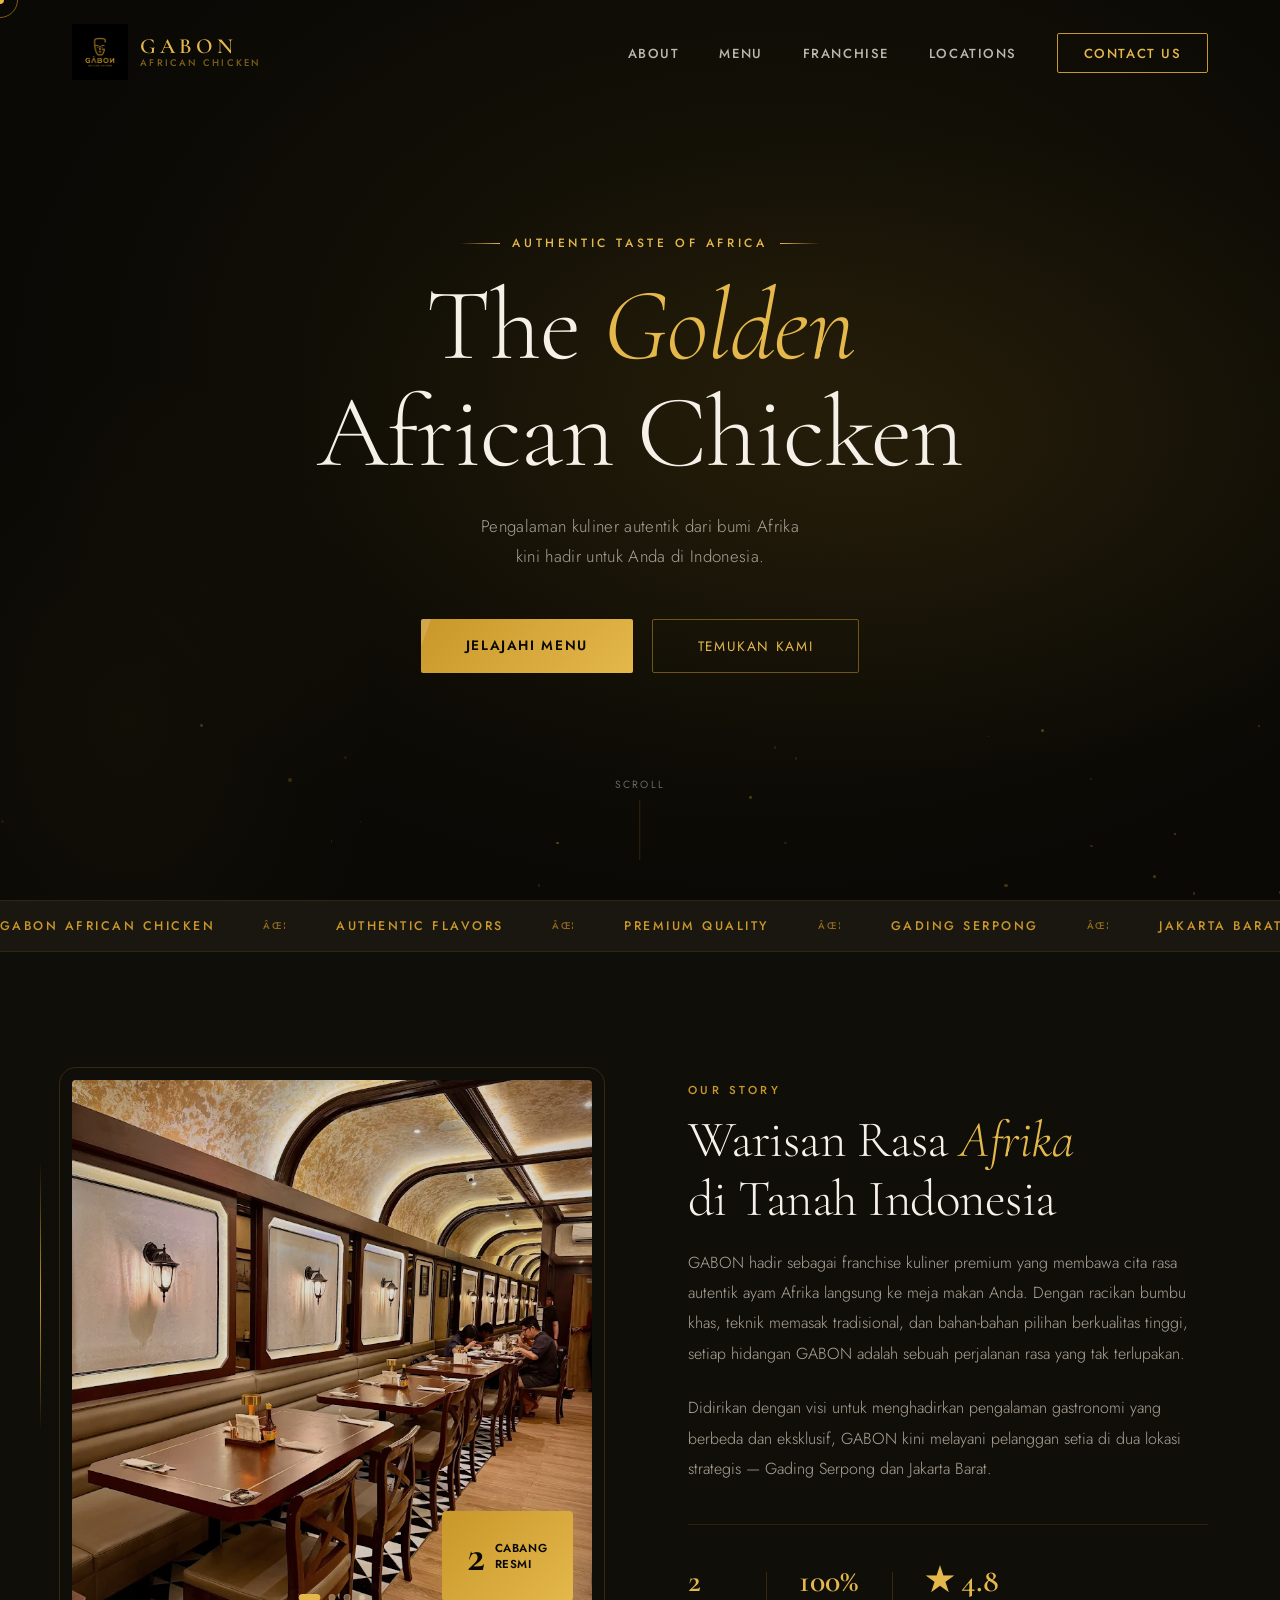
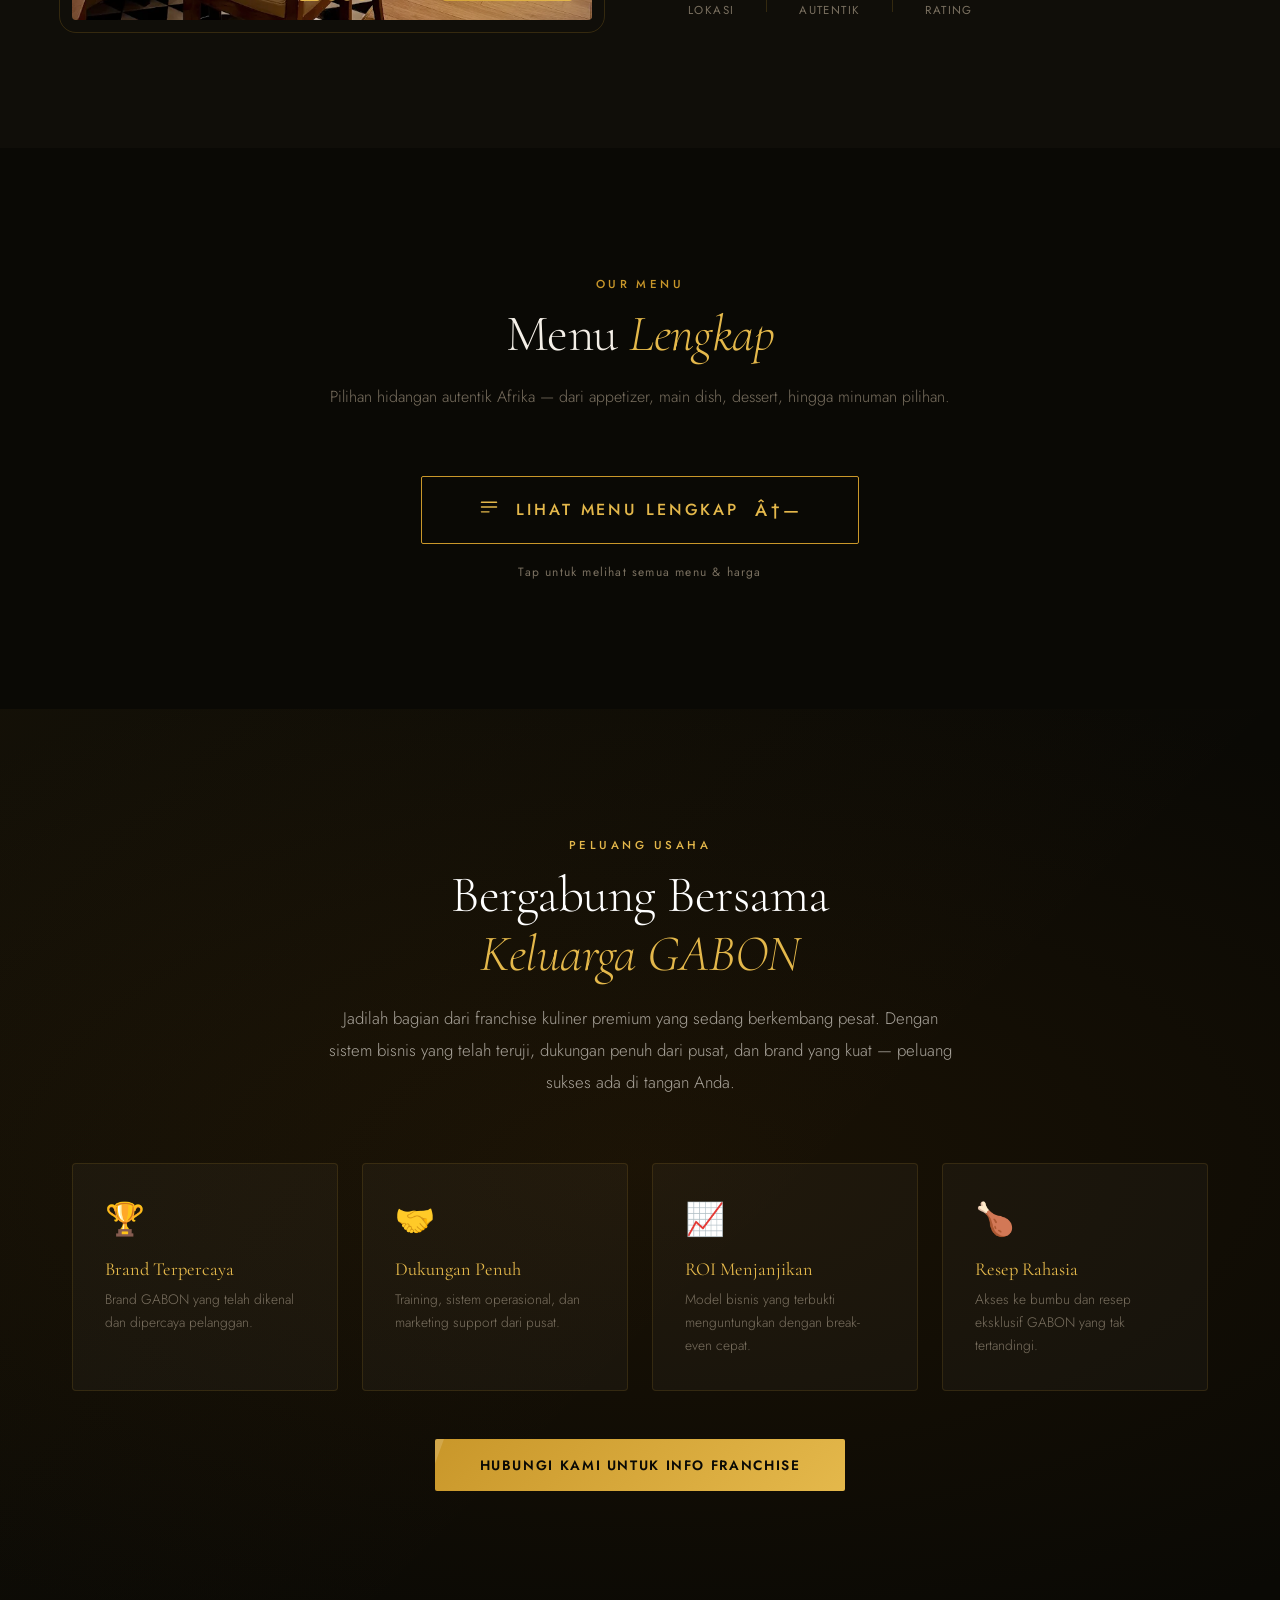
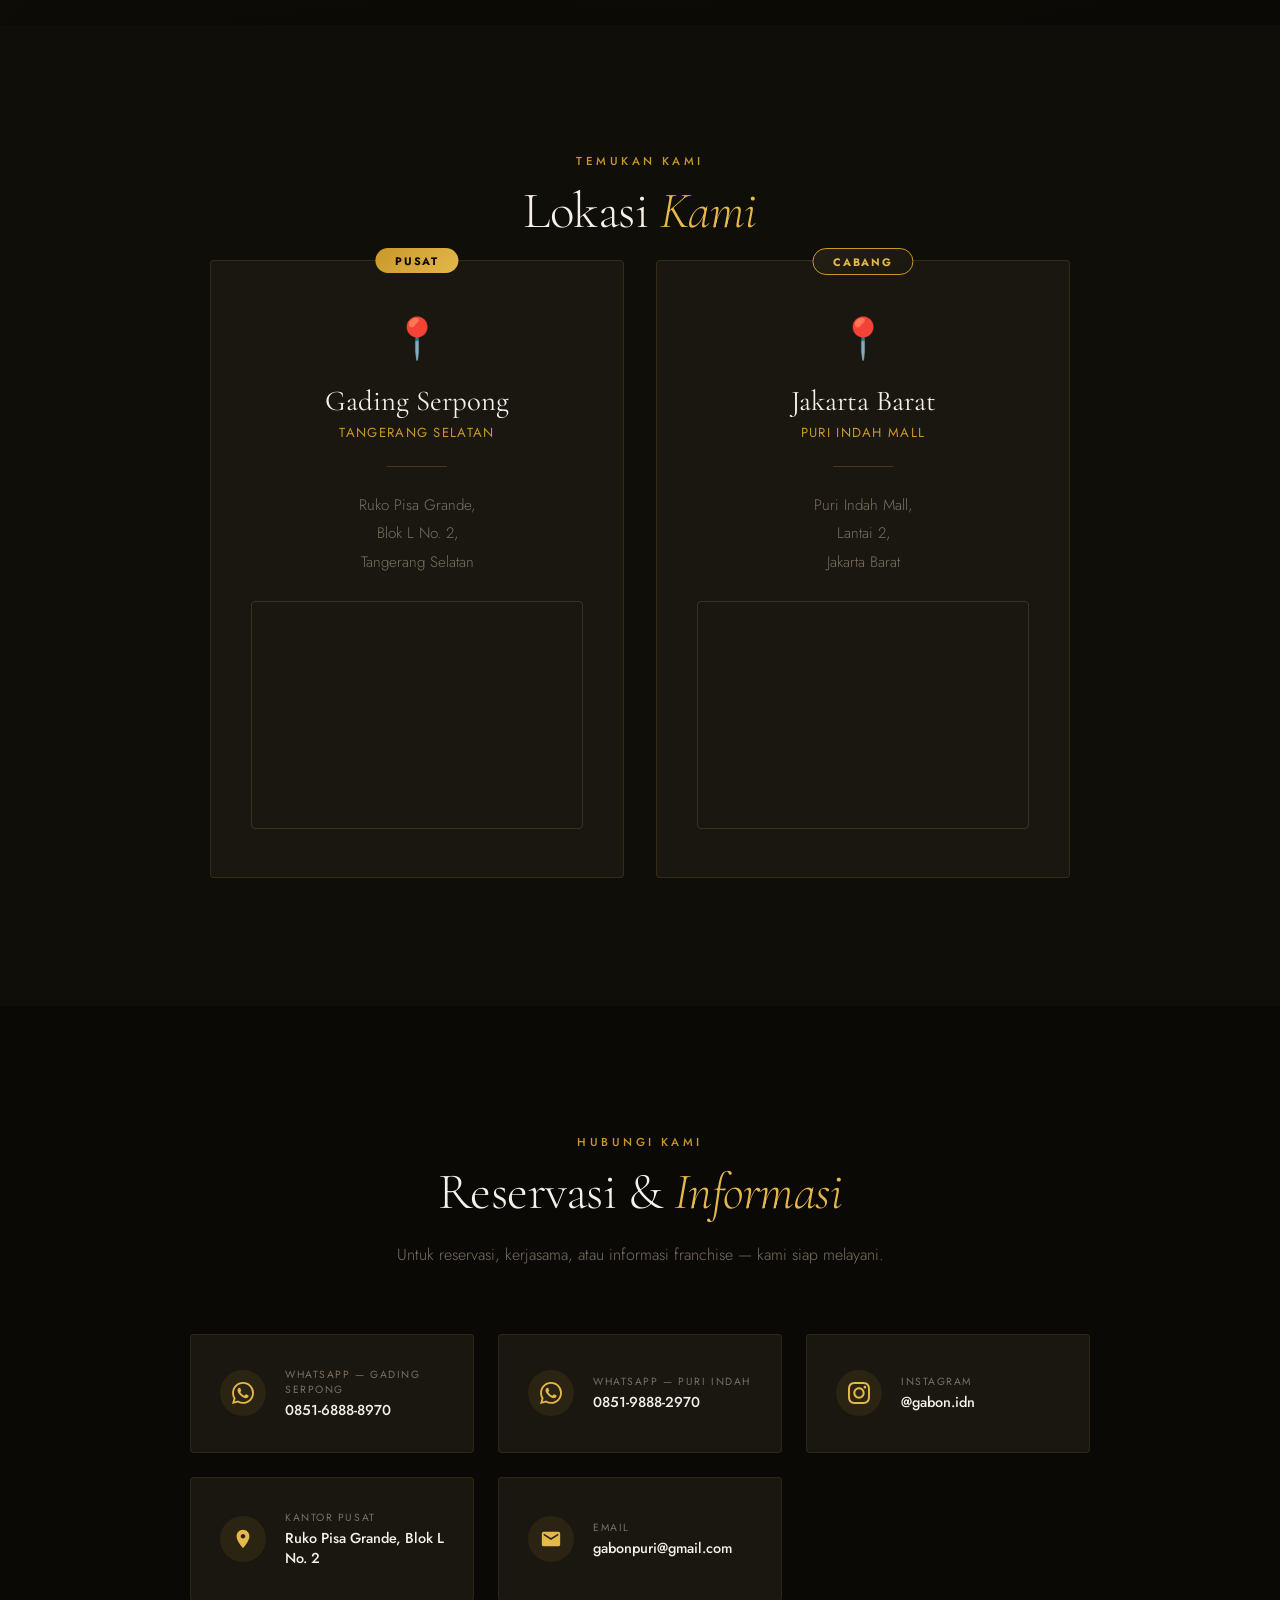
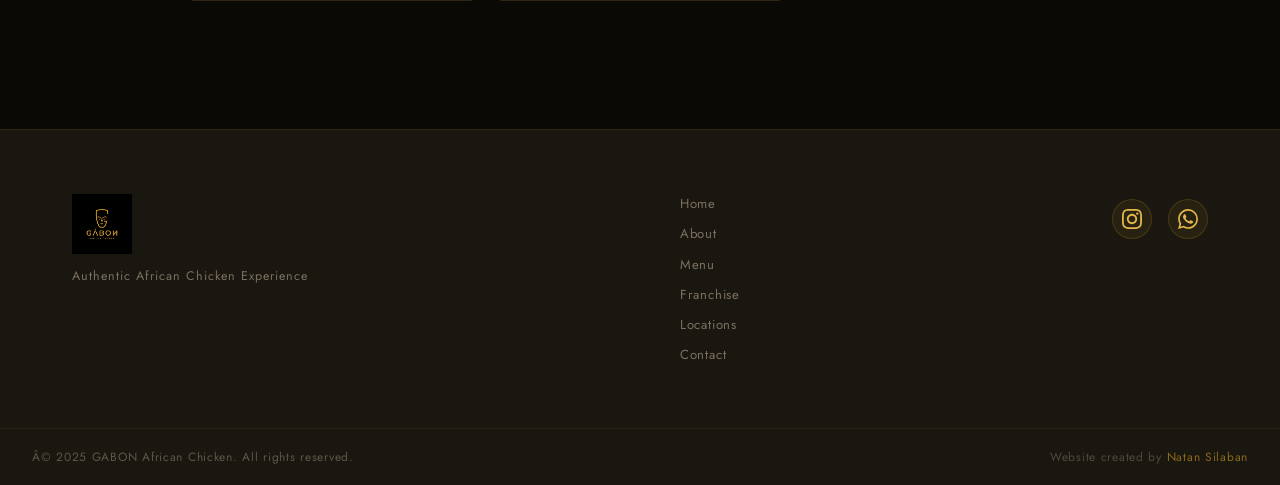
==== index.html @ 1dfca3be "Initial commit Created from https://vercel.com/new" ====
<!DOCTYPE html>
<html lang="id" prefix="og: https://ogp.me/ns#">

<head>
  <meta charset="UTF-8" />
  <meta name="viewport" content="width=device-width, initial-scale=1.0" />

  <!-- â•â• PRIMARY META â•â• -->
  <title>GABON African Chicken | Restoran Ayam Afrika Premium â€“ Gading Serpong & Jakarta Barat</title>
  <meta name="description"
    content="GABON African Chicken â€“ restoran franchise ayam Afrika premium di Indonesia. Nikmati cita rasa autentik Afrika: ayam panggang, peri-peri, jollof rice, dessert, dan minuman eksklusif. Hadir di Gading Serpong (Tangerang Selatan) dan Puri Indah Mall (Jakarta Barat). Buka setiap hari. Reservasi: 085198882970." />
  <meta name="keywords" content="
    GABON, Gabon African Chicken, restoran Afrika, ayam Afrika, African chicken Indonesia,
    restoran Gading Serpong, restoran Tangerang Selatan, restoran BSD, restoran serpong,
    restoran Jakarta Barat, Puri Indah Mall, restoran Puri Indah, makan enak Tangerang,
    makan enak Jakarta Barat, kuliner Afrika, African food Jakarta, African restaurant Indonesia,
    ayam panggang premium, grilled chicken Jakarta, peri-peri chicken, peri peri Indonesia,
    jollof rice, mushroom soup, gabon mushroom soup, arancini, Gabon Mediterranean salad,
    gabon tilapia, gabon profiteroles, gabon chocolate mousse, gabon tiramisu,
    gelato Jakarta, macarons Jakarta, hibiscus drink, infused water,
    franchise kuliner, franchise restoran, franchise ayam, franchise Jakarta,
    bisnis franchise makanan, peluang franchise Indonesia, franchise premium,
    restoran premium Jakarta, fine dining Tangerang, kuliner premium BSD,
    Ruko Pisa Grande, Blok L No 2 Tangerang, Gabon Serpong, Gabon Puri Indah,
    gabon.idn, instagram gabon, gabon african chicken serpong, gabon african chicken puri indah,
    rekomendasi restoran Serpong, tempat makan enak Serpong, tempat makan keluarga Serpong,
    tempat makan romantis Tangerang, cafe restoran Gading Serpong, kuliner Alam Sutera,
    restoran BSD City, tempat makan BSD, kawasan kuliner Serpong, wisata kuliner Tangerang,
    tempat makan unik Jakarta, restoran tema Afrika, restoran eksotis Jakarta,
    restoran instagramable Serpong, tempat nongkrong Gading Serpong, dinner Jakarta Barat,
    rekomendasi makan malam Jakarta, ayam bakar terenak Jakarta, ayam spesial Afrika,
    signature sauce gabon, saus Afrika, bumbu Afrika, masakan Afrika,
    restoran halal Tangerang, restoran keluarga Jakarta Barat, paket keluarga restoran,
    family feast, combo ayam Jakarta, paket makan siang, lunch Jakarta,
    restoran enak 2024 2025, restoran baru Tangerang, restoran hits Serpong,
    African chicken franchise, gabon franchise Indonesia, bisnis kuliner premium,
    investasi franchise, ROI franchise, peluang usaha kuliner,
    website GABON, gabon african chicken menu, harga menu GABON, menu GABON lengkap,
    Natan Silaban, gabon contact, telepon gabon, whatsapp gabon, pesan tempat gabon
  " />
  <meta name="robots" content="index, follow, max-snippet:-1, max-image-preview:large, max-video-preview:-1" />
  <meta name="author" content="GABON African Chicken" />
  <meta name="copyright" content="GABON African Chicken 2025" />
  <meta name="language" content="Indonesian" />
  <meta name="revisit-after" content="7 days" />
  <meta name="rating" content="general" />
  <link rel="canonical" href="https://gabonafricanchicken.rf.gd/" />

  <!-- â•â• GEO META â•â• -->
  <meta name="geo.region" content="ID-BT" />
  <meta name="geo.placename" content="Tangerang Selatan, Banten, Indonesia" />
  <meta name="geo.position" content="-6.2599163;106.6293136" />
  <meta name="ICBM" content="-6.2599163, 106.6293136" />

  <!-- â•â• OPEN GRAPH (Facebook / Instagram / WhatsApp) â•â• -->
  <meta property="og:type" content="restaurant" />
  <meta property="og:site_name" content="GABON African Chicken" />
  <meta property="og:title" content="GABON African Chicken | Restoran Ayam Afrika Premium Indonesia" />
  <meta property="og:description"
    content="Pengalaman kuliner Afrika autentik kini hadir di Indonesia. Ayam panggang premium, peri-peri, jollof rice, dan lebih banyak lagi. Kunjungi kami di Gading Serpong & Puri Indah Mall Jakarta Barat." />
  <meta property="og:url" content="https://gabonafricanchicken.rf.gd/" />
  <meta property="og:image" content="https://gabonafricanchicken.rf.gd/assets/images/og-cover.jpg" />
  <meta property="og:image:width" content="1200" />
  <meta property="og:image:height" content="630" />
  <meta property="og:image:alt" content="GABON African Chicken â€“ Restoran Ayam Afrika Premium" />
  <meta property="og:locale" content="id_ID" />
  <meta property="og:locale:alternate" content="en_US" />
  <meta property="business:contact_data:street_address" content="Ruko Pisa Grande, Blok L No. 2" />
  <meta property="business:contact_data:locality" content="Tangerang Selatan" />
  <meta property="business:contact_data:region" content="Banten" />
  <meta property="business:contact_data:postal_code" content="15339" />
  <meta property="business:contact_data:country_name" content="Indonesia" />
  <meta property="business:contact_data:phone_number" content="+6285198882970" />

  <!-- â•â• TWITTER CARD â•â• -->
  <meta name="twitter:card" content="summary_large_image" />
  <meta name="twitter:title" content="GABON African Chicken | Ayam Afrika Premium di Indonesia" />
  <meta name="twitter:description"
    content="Restoran franchise ayam Afrika premium. Hadir di Gading Serpong & Jakarta Barat. Reservasi: 085198882970." />
  <meta name="twitter:image" content="https://gabonafricanchicken.rf.gd/assets/images/og-cover.jpg" />
  <meta name="twitter:image:alt" content="GABON African Chicken Restaurant" />
  <meta name="twitter:site" content="@gabon.idn" />

  <!-- â•â• FAVICON â•â• -->
  <link rel="icon" type="image/png" href="favicon.png" />
  <link rel="shortcut icon" type="image/png" href="favicon.png" />
  <link rel="apple-touch-icon" href="favicon.png" />

  <!-- â•â• SCHEMA.ORG JSON-LD â•â• -->
  <script type="application/ld+json">
  {
    "@context": "https://schema.org",
    "@graph": [
      {
        "@type": "Organization",
        "@id": "https://gabonafricanchicken.rf.gd/#organization",
        "name": "GABON African Chicken",
        "url": "https://gabonafricanchicken.rf.gd",
        "logo": {
          "@type": "ImageObject",
          "url": "https://gabonafricanchicken.rf.gd/assets/images/logo.png",
          "width": 400,
          "height": 400
        },
        "description": "GABON African Chicken adalah franchise restoran kuliner Afrika premium yang menghadirkan cita rasa autentik ayam Afrika di Indonesia.",
        "foundingDate": "2023",
        "contactPoint": {
          "@type": "ContactPoint",
          "telephone": "+62-851-9888-2970",
          "contactType": "customer service",
          "availableLanguage": ["Indonesian", "English"]
        },
        "sameAs": [
          "https://www.instagram.com/gabon.idn",
          "https://wa.me/6285198882970"
        ]
      },
      {
        "@type": "Restaurant",
        "@id": "https://gabonafricanchicken.rf.gd/#restaurant-serpong",
        "name": "GABON African Chicken â€“ Gading Serpong",
        "description": "Restoran ayam Afrika premium pertama dan pusat franchise GABON, berlokasi di Ruko Pisa Grande Gading Serpong Tangerang Selatan.",
        "url": "https://gabonafricanchicken.rf.gd",
        "telephone": "+62-851-9888-2970",
        "email": "info@gabonafrican.id",
        "image": "https://gabonafricanchicken.rf.gd/assets/images/gallery%201.png",
        "priceRange": "Rp 15.000 â€“ Rp 89.000",
        "currenciesAccepted": "IDR",
        "paymentAccepted": "Cash, Credit Card, Debit Card, E-Wallet",
        "servesCuisine": ["African", "Grilled Chicken", "Mediterranean", "Western"],
        "hasMenu": "https://gabonafricanchicken.rf.gd/#menu",
        "address": {
          "@type": "PostalAddress",
          "streetAddress": "Ruko Pisa Grande, Blok L No. 2",
          "addressLocality": "Gading Serpong",
          "addressRegion": "Tangerang Selatan, Banten",
          "postalCode": "15339",
          "addressCountry": "ID"
        },
        "geo": {
          "@type": "GeoCoordinates",
          "latitude": -6.2599163,
          "longitude": 106.6293136
        },
        "openingHoursSpecification": [
          {
            "@type": "OpeningHoursSpecification",
            "dayOfWeek": ["Monday","Tuesday","Wednesday","Thursday","Friday","Saturday","Sunday"],
            "opens": "10:00",
            "closes": "22:00"
          }
        ],
        "aggregateRating": {
          "@type": "AggregateRating",
          "ratingValue": "4.8",
          "reviewCount": "124",
          "bestRating": "5"
        },
        "parentOrganization": { "@id": "https://gabonafricanchicken.rf.gd/#organization" }
      },
      {
        "@type": "Restaurant",
        "@id": "https://gabonafricanchicken.rf.gd/#restaurant-puriindah",
        "name": "GABON African Chicken â€“ Puri Indah Mall Jakarta Barat",
        "description": "Cabang GABON African Chicken di Puri Indah Mall Lantai 2, Jakarta Barat. Sajikan ayam Afrika autentik dengan suasana premium.",
        "url": "https://gabonafricanchicken.rf.gd",
        "telephone": "+62-851-9888-2970",
        "image": "https://gabonafricanchicken.rf.gd/assets/images/gallery%202.png",
        "priceRange": "Rp 15.000 â€“ Rp 89.000",
        "servesCuisine": ["African", "Grilled Chicken", "Mediterranean", "Western"],
        "hasMenu": "https://gabonafricanchicken.rf.gd/#menu",
        "address": {
          "@type": "PostalAddress",
          "streetAddress": "Puri Indah Mall, Lantai 2",
          "addressLocality": "Jakarta Barat",
          "addressRegion": "DKI Jakarta",
          "postalCode": "11610",
          "addressCountry": "ID"
        },
        "geo": {
          "@type": "GeoCoordinates",
          "latitude": -6.1886235,
          "longitude": 106.7311152
        },
        "openingHoursSpecification": [
          {
            "@type": "OpeningHoursSpecification",
            "dayOfWeek": ["Monday","Tuesday","Wednesday","Thursday","Friday","Saturday","Sunday"],
            "opens": "10:00",
            "closes": "22:00"
          }
        ],
        "aggregateRating": {
          "@type": "AggregateRating",
          "ratingValue": "4.8",
          "reviewCount": "89",
          "bestRating": "5"
        },
        "parentOrganization": { "@id": "https://gabonafricanchicken.rf.gd/#organization" }
      },
      {
        "@type": "WebSite",
        "@id": "https://gabonafricanchicken.rf.gd/#website",
        "url": "https://gabonafricanchicken.rf.gd",
        "name": "GABON African Chicken",
        "description": "Website resmi GABON African Chicken â€“ franchise restoran ayam Afrika premium di Indonesia",
        "inLanguage": "id-ID",
        "publisher": { "@id": "https://gabonafricanchicken.rf.gd/#organization" }
      },
      {
        "@type": "BreadcrumbList",
        "itemListElement": [
          { "@type": "ListItem", "position": 1, "name": "Home", "item": "https://gabonafricanchicken.rf.gd/" },
          { "@type": "ListItem", "position": 2, "name": "Menu", "item": "https://gabonafricanchicken.rf.gd/#menu" },
          { "@type": "ListItem", "position": 3, "name": "Franchise", "item": "https://gabonafricanchicken.rf.gd/#franchise" },
          { "@type": "ListItem", "position": 4, "name": "Lokasi", "item": "https://gabonafricanchicken.rf.gd/#locations" },
          { "@type": "ListItem", "position": 5, "name": "Kontak", "item": "https://gabonafricanchicken.rf.gd/#contact" }
        ]
      }
    ]
  }
  </script>

  <!-- â•â• FONTS â•â• -->
  <link rel="preconnect" href="https://fonts.googleapis.com" />
  <link rel="preconnect" href="https://fonts.gstatic.com" crossorigin />
  <link
    href="https://fonts.googleapis.com/css2?family=Cormorant+Garamond:ital,wght@0,300;0,400;0,600;0,700;1,300;1,400&family=Jost:wght@300;400;500;600&display=swap"
    rel="stylesheet" />
  <link rel="stylesheet" href="assets/css/style.css" />
</head>

<body>

  <!-- â”€â”€â”€â”€â”€â”€â”€â”€ PRELOADER â”€â”€â”€â”€â”€â”€â”€â”€ -->
  <div id="preloader">
    <div class="pre-logo">
      <img src="assets/images/logo.png" alt="GABON Logo" />
      <div class="pre-bar"><span></span></div>
    </div>
  </div>

  <!-- â”€â”€â”€â”€â”€â”€â”€â”€ CURSOR â”€â”€â”€â”€â”€â”€â”€â”€ -->
  <div id="cursor-dot"></div>
  <div id="cursor-ring"></div>

  <!-- â”€â”€â”€â”€â”€â”€â”€â”€ NAV â”€â”€â”€â”€â”€â”€â”€â”€ -->
  <nav id="navbar">
    <div class="nav-inner">
      <a href="#home" class="nav-logo">
        <img src="assets/images/logo.png" alt="GABON" />
        <div class="nav-brand">
          <span class="nav-brand-name">GABON</span>
          <span class="nav-brand-sub">African Chicken</span>
        </div>
      </a>
      <ul class="nav-links">
        <li><a href="#about">About</a></li>
        <li><a href="#menu">Menu</a></li>
        <li><a href="#franchise">Franchise</a></li>
        <li><a href="#locations">Locations</a></li>
        <li><a href="#contact" class="nav-cta">Contact Us</a></li>
      </ul>
      <button class="hamburger" id="hamburger" aria-label="Menu">
        <span></span><span></span><span></span>
      </button>
    </div>
    <div class="mobile-menu" id="mobileMenu">
      <a href="#about">About</a>
      <a href="#menu">Menu</a>
      <a href="#franchise">Franchise</a>
      <a href="#locations">Locations</a>
      <a href="#contact">Contact Us</a>
    </div>
  </nav>

  <!-- â”€â”€â”€â”€â”€â”€â”€â”€ HERO â”€â”€â”€â”€â”€â”€â”€â”€ -->
  <section id="home" class="hero">
    <div class="hero-bg-overlay"></div>
    <div class="hero-particles" id="heroParticles"></div>
    <div class="hero-content">
      <p class="hero-tag reveal-up">Authentic Taste of Africa</p>
      <h1 class="hero-title reveal-up">
        <span>The</span> <em>Golden</em><br />African Chicken
      </h1>
      <p class="hero-sub reveal-up">Pengalaman kuliner autentik dari bumi Afrika<br />kini hadir untuk Anda di
        Indonesia.</p>
      <div class="hero-actions reveal-up">
        <a href="#menu" class="btn-primary">Jelajahi Menu</a>
        <a href="#locations" class="btn-ghost">Temukan Kami</a>
      </div>
    </div>
    <div class="hero-scroll-indicator">
      <span>Scroll</span>
      <div class="scroll-line"><span></span></div>
    </div>
  </section>

  <!-- â”€â”€â”€â”€â”€â”€â”€â”€ MARQUEE â”€â”€â”€â”€â”€â”€â”€â”€ -->
  <div class="marquee-track">
    <div class="marquee-inner">
      <span>GABON African Chicken</span><span class="dot">âœ¦</span>
      <span>Authentic Flavors</span><span class="dot">âœ¦</span>
      <span>Premium Quality</span><span class="dot">âœ¦</span>
      <span>Gading Serpong</span><span class="dot">âœ¦</span>
      <span>Jakarta Barat</span><span class="dot">âœ¦</span>
      <span>GABON African Chicken</span><span class="dot">âœ¦</span>
      <span>Authentic Flavors</span><span class="dot">âœ¦</span>
      <span>Premium Quality</span><span class="dot">âœ¦</span>
      <span>Gading Serpong</span><span class="dot">âœ¦</span>
      <span>Jakarta Barat</span><span class="dot">âœ¦</span>
    </div>
  </div>

  <!-- â”€â”€â”€â”€â”€â”€â”€â”€ ABOUT â”€â”€â”€â”€â”€â”€â”€â”€ -->
  <section id="about" class="about">
    <div class="container">
      <div class="about-grid">
        <div class="about-visual">
          <div class="about-slider" id="aboutSlider">
            <!-- Slides -->
            <div class="aslide active"><img src="assets/images/gallery%201.png" alt="GABON Gallery 1" /></div>
            <div class="aslide"><img src="assets/images/gallery%202.png" alt="GABON Gallery 2" /></div>
            <div class="aslide"><img src="assets/images/Gallery%203.png" alt="GABON Gallery 3" /></div>
            <div class="aslide"><img src="assets/images/gallery%204.png" alt="GABON Gallery 4" /></div>

            <!-- Arrows -->
            <button class="aslide-prev" id="slidePrev" aria-label="Previous">&#8249;</button>
            <button class="aslide-next" id="slideNext" aria-label="Next">&#8250;</button>

            <!-- Dots -->
            <div class="aslide-dots" id="slideDots">
              <span class="asdot active" data-i="0"></span>
              <span class="asdot" data-i="1"></span>
              <span class="asdot" data-i="2"></span>
              <span class="asdot" data-i="3"></span>
            </div>

            <!-- Badge -->
            <div class="about-badge">
              <span class="badge-num">2</span>
              <span class="badge-txt">Cabang<br />Resmi</span>
            </div>
          </div>
          <div class="about-accent-line"></div>
        </div>
        <div class="about-text">
          <p class="section-label reveal-up">Our Story</p>
          <h2 class="section-title reveal-up">Warisan Rasa <em>Afrika</em><br />di Tanah Indonesia</h2>
          <p class="about-body reveal-up">
            GABON hadir sebagai franchise kuliner premium yang membawa cita rasa autentik ayam Afrika langsung ke meja
            makan Anda. Dengan racikan bumbu khas, teknik memasak tradisional, dan bahan-bahan pilihan berkualitas
            tinggi, setiap hidangan GABON adalah sebuah perjalanan rasa yang tak terlupakan.
          </p>
          <p class="about-body reveal-up">
            Didirikan dengan visi untuk menghadirkan pengalaman gastronomi yang berbeda dan eksklusif, GABON kini
            melayani pelanggan setia di dua lokasi strategis &mdash; Gading Serpong dan Jakarta Barat.
          </p>
          <div class="about-stats reveal-up">
            <div class="stat">
              <span class="stat-num">2</span>
              <span class="stat-label">Lokasi</span>
            </div>
            <div class="stat-divider"></div>
            <div class="stat">
              <span class="stat-num">100%</span>
              <span class="stat-label">Autentik</span>
            </div>
            <div class="stat-divider"></div>
            <div class="stat">
              <span class="stat-num">&#9733; 4.8</span>
              <span class="stat-label">Rating</span>
            </div>
          </div>
        </div>
      </div>
    </div>
  </section>

  <!-- â”€â”€â”€â”€â”€â”€â”€â”€ MENU â”€â”€â”€â”€â”€â”€â”€â”€ -->
  <section id="menu" class="menu-section">
    <div class="container">
      <p class="section-label text-center reveal-up">Our Menu</p>
      <h2 class="section-title text-center reveal-up">Menu <em>Lengkap</em></h2>
      <p class="section-sub text-center reveal-up">Pilihan hidangan autentik Afrika &mdash; dari appetizer, main dish,
        dessert, hingga minuman pilihan.</p>

      <div class="menu-cta-wrap reveal-up">
        <button id="openMenuBtn" class="menu-open-btn">
          <span class="mob-icon">
            <svg xmlns="http://www.w3.org/2000/svg" viewBox="0 0 24 24" fill="none" stroke="currentColor"
              stroke-width="1.5">
              <path stroke-linecap="round" stroke-linejoin="round" d="M3.75 6.75h16.5M3.75 12h16.5m-16.5 5.25H12" />
            </svg>
          </span>
          <span>Lihat Menu Lengkap</span>
          <span class="mob-arrow">â†&mdash;</span>
        </button>
        <p class="menu-hint">Tap untuk melihat semua menu &amp; harga</p>
      </div>
    </div>
  </section>

  <!-- â”€â”€â”€â”€â”€â”€â”€â”€ MENU MODAL â”€â”€â”€â”€â”€â”€â”€â”€ -->
  <div id="menuModal" class="menu-modal" role="dialog" aria-modal="true" aria-label="Menu GABON">
    <div class="menu-modal-backdrop" id="menuModalBackdrop"></div>
    <div class="menu-modal-box">
      <button class="menu-modal-close" id="closeMenuBtn" aria-label="Tutup Menu">
        <svg xmlns="http://www.w3.org/2000/svg" viewBox="0 0 24 24" fill="none" stroke="currentColor" stroke-width="2">
          <path stroke-linecap="round" stroke-linejoin="round" d="M6 18L18 6M6 6l12 12" />
        </svg>
      </button>
      <div class="menu-modal-img-wrap">
        <img src="assets/images/menu.jpg" alt="Menu GABON African Chicken" id="menuImg" />
      </div>
      <div class="menu-modal-footer">
        <p>* Harga dalam ribuan rupiah ('000) &middot; Sudah termasuk pajak &amp; service charge</p>
      </div>
    </div>
  </div>

  <!-- â”€â”€â”€â”€â”€â”€â”€â”€ FRANCHISE â”€â”€â”€â”€â”€â”€â”€â”€ -->
  <section id="franchise" class="franchise-section">
    <div class="franchise-bg">
      <div class="franchise-overlay"></div>
    </div>
    <div class="container franchise-inner">
      <p class="section-label reveal-up" style="color: var(--gold-light);">Peluang Usaha</p>
      <h2 class="section-title reveal-up" style="color:#fff;">Bergabung Bersama<br /><em>Keluarga GABON</em></h2>
      <p class="franchise-desc reveal-up">Jadilah bagian dari franchise kuliner premium yang sedang berkembang pesat.
        Dengan sistem bisnis yang telah teruji, dukungan penuh dari pusat, dan brand yang kuat &mdash; peluang sukses
        ada di tangan Anda.</p>
      <div class="franchise-cards">
        <div class="fr-card reveal-up">
          <div class="fr-icon">&#x1F3C6;</div>
          <h4>Brand Terpercaya</h4>
          <p>Brand GABON yang telah dikenal dan dipercaya pelanggan.</p>
        </div>
        <div class="fr-card reveal-up">
          <div class="fr-icon">&#x1F91D;</div>
          <h4>Dukungan Penuh</h4>
          <p>Training, sistem operasional, dan marketing support dari pusat.</p>
        </div>
        <div class="fr-card reveal-up">
          <div class="fr-icon">&#x1F4C8;</div>
          <h4>ROI Menjanjikan</h4>
          <p>Model bisnis yang terbukti menguntungkan dengan break-even cepat.</p>
        </div>
        <div class="fr-card reveal-up">
          <div class="fr-icon">&#x1F357;</div>
          <h4>Resep Rahasia</h4>
          <p>Akses ke bumbu dan resep eksklusif GABON yang tak tertandingi.</p>
        </div>
      </div>
      <a href="#contact" class="btn-primary reveal-up" style="margin-top:3rem;display:inline-block;">Hubungi Kami untuk
        Info Franchise</a>
    </div>
  </section>

  <!-- â”€â”€â”€â”€â”€â”€â”€â”€ LOCATIONS â”€â”€â”€â”€â”€â”€â”€â”€ -->
  <section id="locations" class="locations-section">
    <div class="container">
      <p class="section-label text-center reveal-up">Temukan Kami</p>
      <h2 class="section-title text-center reveal-up">Lokasi <em>Kami</em></h2>

      <div class="loc-grid">
        <div class="loc-card reveal-up">
          <div class="loc-badge">Pusat</div>
          <div class="loc-icon">&#x1F4CD;</div>
          <h3>Gading Serpong</h3>
          <p class="loc-sub">Tangerang Selatan</p>
          <div class="loc-divider"></div>
          <p class="loc-address">Ruko Pisa Grande,<br />Blok L No. 2,<br />Tangerang Selatan</p>
          <div class="loc-map">
            <iframe
              src="https://www.google.com/maps/embed?pb=!1m18!1m12!1m3!1d3966.028954866216!2d106.62931359999999!3d-6.2599162999999995!2m3!1f0!2f0!3f0!3m2!1i1024!2i768!4f13.1!3m3!1m2!1s0x2e69f9ba70ecabf9%3A0xb1b63aca397df6c1!2sGabon%20African%20Chicken%20Serpong!5e0!3m2!1sid!2sid!4v1773852647720!5m2!1sid!2sid"
              width="100%" height="220" style="border:0;border-radius:4px;" allowfullscreen="" loading="lazy"
              referrerpolicy="no-referrer-when-downgrade"></iframe>
          </div>
        </div>

        <div class="loc-card reveal-up">
          <div class="loc-badge loc-badge-alt">Cabang</div>
          <div class="loc-icon">&#x1F4CD;</div>
          <h3>Jakarta Barat</h3>
          <p class="loc-sub">Puri Indah Mall</p>
          <div class="loc-divider"></div>
          <p class="loc-address">Puri Indah Mall,<br />Lantai 2,<br />Jakarta Barat</p>
          <div class="loc-map">
            <iframe
              src="https://www.google.com/maps/embed?pb=!1m18!1m12!1m3!1d3966.56720904101!2d106.73111517482884!3d-6.188623493798963!2m3!1f0!2f0!3f0!3m2!1i1024!2i768!4f13.1!3m3!1m2!1s0x2e69f78f02c2aa6d%3A0x83b80a0cd7b548b1!2sGabon%20African%20Chicken%20Puri%20Indah%20Mall!5e0!3m2!1sid!2sid!4v1773852701300!5m2!1sid!2sid"
              width="100%" height="220" style="border:0;border-radius:4px;" allowfullscreen="" loading="lazy"
              referrerpolicy="no-referrer-when-downgrade"></iframe>
          </div>
        </div>
      </div>
    </div>
  </section>

  <!-- â”€â”€â”€â”€â”€â”€â”€â”€ CONTACT â”€â”€â”€â”€â”€â”€â”€â”€ -->
  <section id="contact" class="contact-section">
    <div class="container contact-inner">
      <p class="section-label text-center reveal-up">Hubungi Kami</p>
      <h2 class="section-title text-center reveal-up">Reservasi & <em>Informasi</em></h2>
      <p class="section-sub text-center reveal-up">Untuk reservasi, kerjasama, atau informasi franchise &mdash; kami
        siap melayani.</p>

      <div class="contact-cards">
        <a href="https://wa.me/6285168888970" target="_blank" class="contact-card reveal-up">
          <div class="cc-icon">
            <svg xmlns="http://www.w3.org/2000/svg" viewBox="0 0 24 24" fill="currentColor">
              <path
                d="M17.472 14.382c-.297-.149-1.758-.867-2.03-.967-.273-.099-.471-.148-.67.15-.197.297-.767.966-.94 1.164-.173.199-.347.223-.644.075-.297-.15-1.255-.463-2.39-1.475-.883-.788-1.48-1.761-1.653-2.059-.173-.297-.018-.458.13-.606.134-.133.298-.347.446-.52.149-.174.198-.298.298-.497.099-.198.05-.371-.025-.52-.075-.149-.669-1.612-.916-2.207-.242-.579-.487-.5-.669-.51-.173-.008-.371-.01-.57-.01-.198 0-.52.074-.792.372-.272.297-1.04 1.016-1.04 2.479 0 1.462 1.065 2.875 1.213 3.074.149.198 2.096 3.2 5.077 4.487.709.306 1.262.489 1.694.625.712.227 1.36.195 1.871.118.571-.085 1.758-.719 2.006-1.413.248-.694.248-1.289.173-1.413-.074-.124-.272-.198-.57-.347m-5.421 7.403h-.004a9.87 9.87 0 01-5.031-1.378l-.361-.214-3.741.982.998-3.648-.235-.374a9.86 9.86 0 01-1.51-5.26c.001-5.45 4.436-9.884 9.888-9.884 2.64 0 5.122 1.03 6.988 2.898a9.825 9.825 0 012.893 6.994c-.003 5.45-4.437 9.884-9.885 9.884m8.413-18.297A11.815 11.815 0 0012.05 0C5.495 0 .16 5.335.157 11.892c0 2.096.547 4.142 1.588 5.945L.057 24l6.305-1.654a11.882 11.882 0 005.683 1.448h.005c6.554 0 11.89-5.335 11.893-11.893a11.821 11.821 0 00-3.48-8.413z" />
            </svg>
          </div>
          <div class="cc-text">
            <span class="cc-label">WhatsApp — Gading Serpong</span>
            <span class="cc-value">0851-6888-8970</span>
          </div>
        </a>

        <a href="https://wa.me/6285198882970" target="_blank" class="contact-card reveal-up">
          <div class="cc-icon">
            <svg xmlns="http://www.w3.org/2000/svg" viewBox="0 0 24 24" fill="currentColor">
              <path
                d="M17.472 14.382c-.297-.149-1.758-.867-2.03-.967-.273-.099-.471-.148-.67.15-.197.297-.767.966-.94 1.164-.173.199-.347.223-.644.075-.297-.15-1.255-.463-2.39-1.475-.883-.788-1.48-1.761-1.653-2.059-.173-.297-.018-.458.13-.606.134-.133.298-.347.446-.52.149-.174.198-.298.298-.497.099-.198.05-.371-.025-.52-.075-.149-.669-1.612-.916-2.207-.242-.579-.487-.5-.669-.51-.173-.008-.371-.01-.57-.01-.198 0-.52.074-.792.372-.272.297-1.04 1.016-1.04 2.479 0 1.462 1.065 2.875 1.213 3.074.149.198 2.096 3.2 5.077 4.487.709.306 1.262.489 1.694.625.712.227 1.36.195 1.871.118.571-.085 1.758-.719 2.006-1.413.248-.694.248-1.289.173-1.413-.074-.124-.272-.198-.57-.347m-5.421 7.403h-.004a9.87 9.87 0 01-5.031-1.378l-.361-.214-3.741.982.998-3.648-.235-.374a9.86 9.86 0 01-1.51-5.26c.001-5.45 4.436-9.884 9.888-9.884 2.64 0 5.122 1.03 6.988 2.898a9.825 9.825 0 012.893 6.994c-.003 5.45-4.437 9.884-9.885 9.884m8.413-18.297A11.815 11.815 0 0012.05 0C5.495 0 .16 5.335.157 11.892c0 2.096.547 4.142 1.588 5.945L.057 24l6.305-1.654a11.882 11.882 0 005.683 1.448h.005c6.554 0 11.89-5.335 11.893-11.893a11.821 11.821 0 00-3.48-8.413z" />
            </svg>
          </div>
          <div class="cc-text">
            <span class="cc-label">WhatsApp — Puri Indah</span>
            <span class="cc-value">0851-9888-2970</span>
          </div>
        </a>

        <a href="https://instagram.com/gabon.idn" target="_blank" class="contact-card reveal-up">
          <div class="cc-icon">
            <svg xmlns="http://www.w3.org/2000/svg" viewBox="0 0 24 24" fill="currentColor">
              <path
                d="M12 2.163c3.204 0 3.584.012 4.85.07 3.252.148 4.771 1.691 4.919 4.919.058 1.265.069 1.645.069 4.849 0 3.205-.012 3.584-.069 4.849-.149 3.225-1.664 4.771-4.919 4.919-1.266.058-1.644.07-4.85.07-3.204 0-3.584-.012-4.849-.07-3.26-.149-4.771-1.699-4.919-4.92-.058-1.265-.07-1.644-.07-4.849 0-3.204.013-3.583.07-4.849.149-3.227 1.664-4.771 4.919-4.919 1.266-.057 1.645-.069 4.849-.069zm0-2.163c-3.259 0-3.667.014-4.947.072-4.358.2-6.78 2.618-6.98 6.98-.059 1.281-.073 1.689-.073 4.948 0 3.259.014 3.668.072 4.948.2 4.358 2.618 6.78 6.98 6.98 1.281.058 1.689.072 4.948.072 3.259 0 3.668-.014 4.948-.072 4.354-.2 6.782-2.618 6.979-6.98.059-1.28.073-1.689.073-4.948 0-3.259-.014-3.667-.072-4.947-.196-4.354-2.617-6.78-6.979-6.98-1.281-.059-1.69-.073-4.949-.073zm0 5.838c-3.403 0-6.162 2.759-6.162 6.162s2.759 6.163 6.162 6.163 6.162-2.759 6.162-6.163c0-3.403-2.759-6.162-6.162-6.162zm0 10.162c-2.209 0-4-1.79-4-4 0-2.209 1.791-4 4-4s4 1.791 4 4c0 2.21-1.791 4-4 4zm6.406-11.845c-.796 0-1.441.645-1.441 1.44s.645 1.44 1.441 1.44c.795 0 1.439-.645 1.439-1.44s-.644-1.44-1.439-1.44z" />
            </svg>
          </div>
          <div class="cc-text">
            <span class="cc-label">Instagram</span>
            <span class="cc-value">@gabon.idn</span>
          </div>
        </a>

        <div class="contact-card reveal-up" style="cursor:default;">
          <div class="cc-icon">
            <svg xmlns="http://www.w3.org/2000/svg" viewBox="0 0 24 24" fill="currentColor">
              <path
                d="M12 2C8.13 2 5 5.13 5 9c0 5.25 7 13 7 13s7-7.75 7-13c0-3.87-3.13-7-7-7zm0 9.5c-1.38 0-2.5-1.12-2.5-2.5s1.12-2.5 2.5-2.5 2.5 1.12 2.5 2.5-1.12 2.5-2.5 2.5z" />
            </svg>
          </div>
          <div class="cc-text">
            <span class="cc-label">Kantor Pusat</span>
            <span class="cc-value">Ruko Pisa Grande, Blok L No. 2</span>
          </div>
        </div>

        <a href="mailto:gabonpuri@gmail.com" class="contact-card reveal-up">
          <div class="cc-icon">
            <svg xmlns="http://www.w3.org/2000/svg" viewBox="0 0 24 24" fill="currentColor">
              <path
                d="M20 4H4c-1.1 0-2 .9-2 2v12c0 1.1.9 2 2 2h16c1.1 0 2-.9 2-2V6c0-1.1-.9-2-2-2zm0 4-8 5-8-5V6l8 5 8-5v2z" />
            </svg>
          </div>
          <div class="cc-text">
            <span class="cc-label">Email</span>
            <span class="cc-value">gabonpuri@gmail.com</span>
          </div>
        </a>
      </div>
    </div>
  </section>

  <!-- â”€â”€â”€â”€â”€â”€â”€â”€ FOOTER â”€â”€â”€â”€â”€â”€â”€â”€ -->
  <footer class="footer">
    <div class="container footer-inner">
      <div class="footer-logo">
        <img src="assets/images/logo.png" alt="GABON" />
        <p>Authentic African Chicken Experience</p>
      </div>
      <div class="footer-links">
        <a href="#home">Home</a>
        <a href="#about">About</a>
        <a href="#menu">Menu</a>
        <a href="#franchise">Franchise</a>
        <a href="#locations">Locations</a>
        <a href="#contact">Contact</a>
      </div>
      <div class="footer-social">
        <a href="https://instagram.com/gabon.idn" target="_blank" aria-label="Instagram">
          <svg xmlns="http://www.w3.org/2000/svg" viewBox="0 0 24 24" fill="currentColor" width="20" height="20">
            <path
              d="M12 2.163c3.204 0 3.584.012 4.85.07 3.252.148 4.771 1.691 4.919 4.919.058 1.265.069 1.645.069 4.849 0 3.205-.012 3.584-.069 4.849-.149 3.225-1.664 4.771-4.919 4.919-1.266.058-1.644.07-4.85.07-3.204 0-3.584-.012-4.849-.07-3.26-.149-4.771-1.699-4.919-4.92-.058-1.265-.07-1.644-.07-4.849 0-3.204.013-3.583.07-4.849.149-3.227 1.664-4.771 4.919-4.919 1.266-.057 1.645-.069 4.849-.069zm0-2.163c-3.259 0-3.667.014-4.947.072-4.358.2-6.78 2.618-6.98 6.98-.059 1.281-.073 1.689-.073 4.948 0 3.259.014 3.668.072 4.948.2 4.358 2.618 6.78 6.98 6.98 1.281.058 1.689.072 4.948.072 3.259 0 3.668-.014 4.948-.072 4.354-.2 6.782-2.618 6.979-6.98.059-1.28.073-1.689.073-4.948 0-3.259-.014-3.667-.072-4.947-.196-4.354-2.617-6.78-6.979-6.98-1.281-.059-1.69-.073-4.949-.073zm0 5.838c-3.403 0-6.162 2.759-6.162 6.162s2.759 6.163 6.162 6.163 6.162-2.759 6.162-6.163c0-3.403-2.759-6.162-6.162-6.162zm0 10.162c-2.209 0-4-1.79-4-4 0-2.209 1.791-4 4-4s4 1.791 4 4c0 2.21-1.791 4-4 4zm6.406-11.845c-.796 0-1.441.645-1.441 1.44s.645 1.44 1.441 1.44c.795 0 1.439-.645 1.439-1.44s-.644-1.44-1.439-1.44z" />
          </svg>
        </a>
        <a href="https://wa.me/6285198882970" target="_blank" aria-label="WhatsApp">
          <svg xmlns="http://www.w3.org/2000/svg" viewBox="0 0 24 24" fill="currentColor" width="20" height="20">
            <path
              d="M17.472 14.382c-.297-.149-1.758-.867-2.03-.967-.273-.099-.471-.148-.67.15-.197.297-.767.966-.94 1.164-.173.199-.347.223-.644.075-.297-.15-1.255-.463-2.39-1.475-.883-.788-1.48-1.761-1.653-2.059-.173-.297-.018-.458.13-.606.134-.133.298-.347.446-.52.149-.174.198-.298.298-.497.099-.198.05-.371-.025-.52-.075-.149-.669-1.612-.916-2.207-.242-.579-.487-.5-.669-.51-.173-.008-.371-.01-.57-.01-.198 0-.52.074-.792.372-.272.297-1.04 1.016-1.04 2.479 0 1.462 1.065 2.875 1.213 3.074.149.198 2.096 3.2 5.077 4.487.709.306 1.262.489 1.694.625.712.227 1.36.195 1.871.118.571-.085 1.758-.719 2.006-1.413.248-.694.248-1.289.173-1.413-.074-.124-.272-.198-.57-.347m-5.421 7.403h-.004a9.87 9.87 0 01-5.031-1.378l-.361-.214-3.741.982.998-3.648-.235-.374a9.86 9.86 0 01-1.51-5.26c.001-5.45 4.436-9.884 9.888-9.884 2.64 0 5.122 1.03 6.988 2.898a9.825 9.825 0 012.893 6.994c-.003 5.45-4.437 9.884-9.885 9.884m8.413-18.297A11.815 11.815 0 0012.05 0C5.495 0 .16 5.335.157 11.892c0 2.096.547 4.142 1.588 5.945L.057 24l6.305-1.654a11.882 11.882 0 005.683 1.448h.005c6.554 0 11.89-5.335 11.893-11.893a11.821 11.821 0 00-3.48-8.413z" />
          </svg>
        </a>
      </div>
    </div>
    <div class="footer-bottom">
      <p>Â&copy; 2025 GABON African Chicken. All rights reserved.</p>
      <p class="footer-credit">Website created by <span>Natan Silaban</span></p>
    </div>
  </footer>

  <script src="assets/js/main.js"></script>
</body>

</html>
---- assets/css/style.css ----
/* ─────────────────────────────────────────────
   GABON — African Chicken  |  Premium Stylesheet
   ───────────────────────────────────────────── */

/* ── TOKENS ── */
:root {
  --gold: #C9972A;
  --gold-light: #E4B84B;
  --gold-pale: #f0d07a;
  --gold-muted: #8c6a1a;
  --dark: #0a0905;
  --dark-2: #100e09;
  --dark-3: #1a1710;
  --dark-4: #241f14;
  --light: #f5f0e8;
  --off-white: #e0d8c8;
  --text-muted: #7a7060;
  --ff-serif: 'Cormorant Garamond', Georgia, serif;
  --ff-sans: 'Jost', sans-serif;
  --ease-out: cubic-bezier(0.16, 1, 0.3, 1);
  --ease-in-out: cubic-bezier(0.76, 0, 0.24, 1);
}

/* ── RESET ── */
*,
*::before,
*::after {
  box-sizing: border-box;
  margin: 0;
  padding: 0;
}

html {
  scroll-behavior: smooth;
  font-size: 16px;
}

body {
  font-family: var(--ff-sans);
  background: var(--dark);
  color: var(--light);
  overflow-x: hidden;
  cursor: none;
}

a {
  text-decoration: none;
  color: inherit;
}

img {
  display: block;
  max-width: 100%;
}

ul {
  list-style: none;
}

/* ── SCROLLBAR ── */
::-webkit-scrollbar {
  width: 6px;
}

::-webkit-scrollbar-track {
  background: var(--dark);
}

::-webkit-scrollbar-thumb {
  background: var(--gold-muted);
  border-radius: 3px;
}

/* ── CONTAINER ── */
.container {
  max-width: 1200px;
  margin: 0 auto;
  padding: 0 2rem;
}

.text-center {
  text-align: center;
}

/* ─────────────────
   PRELOADER
───────────────────*/
#preloader {
  position: fixed;
  inset: 0;
  background: var(--dark);
  display: flex;
  align-items: center;
  justify-content: center;
  z-index: 9999;
  transition: opacity 0.6s var(--ease-out), visibility 0.6s;
}

#preloader.hidden {
  opacity: 0;
  visibility: hidden;
  pointer-events: none;
}

.pre-logo {
  display: flex;
  flex-direction: column;
  align-items: center;
  gap: 2rem;
}

.pre-logo img {
  width: 120px;
  animation: pre-pulse 1.2s ease-in-out infinite alternate;
}

@keyframes pre-pulse {
  from {
    opacity: 0.4;
    transform: scale(0.95);
  }

  to {
    opacity: 1;
    transform: scale(1.05);
  }
}

.pre-bar {
  width: 200px;
  height: 2px;
  background: rgba(201, 151, 42, 0.2);
  border-radius: 99px;
  overflow: hidden;
}

.pre-bar span {
  display: block;
  height: 100%;
  background: linear-gradient(90deg, var(--gold-muted), var(--gold-light));
  animation: pre-load 1.5s ease-in-out infinite;
  border-radius: 99px;
}

@keyframes pre-load {
  0% {
    width: 0%;
    margin-left: 0;
  }

  50% {
    width: 100%;
    margin-left: 0;
  }

  100% {
    width: 0%;
    margin-left: 100%;
  }
}

/* ─────────────────
   CUSTOM CURSOR
───────────────────*/
#cursor-dot {
  position: fixed;
  width: 8px;
  height: 8px;
  background: var(--gold-light);
  border-radius: 50%;
  pointer-events: none;
  z-index: 9998;
  transform: translate(-50%, -50%);
  transition: transform 0.1s, width 0.2s, height 0.2s, background 0.2s;
}

#cursor-ring {
  position: fixed;
  width: 36px;
  height: 36px;
  border: 1.5px solid rgba(201, 151, 42, 0.6);
  border-radius: 50%;
  pointer-events: none;
  z-index: 9997;
  transform: translate(-50%, -50%);
  transition: transform 0.25s var(--ease-out), width 0.3s, height 0.3s, border-color 0.3s;
}

body.cursor-hover #cursor-dot {
  width: 12px;
  height: 12px;
  background: var(--gold);
}

body.cursor-hover #cursor-ring {
  width: 52px;
  height: 52px;
  border-color: var(--gold);
}

/* ─────────────────
   NAVBAR
───────────────────*/
#navbar {
  position: fixed;
  top: 0;
  left: 0;
  width: 100%;
  z-index: 1000;
  transition: background 0.4s, box-shadow 0.4s, padding 0.4s;
  padding: 0;
}

#navbar.scrolled {
  background: rgba(10, 9, 5, 0.95);
  backdrop-filter: blur(16px);
  box-shadow: 0 1px 0 rgba(201, 151, 42, 0.15);
}

.nav-inner {
  max-width: 1200px;
  margin: 0 auto;
  padding: 1.5rem 2rem;
  display: flex;
  align-items: center;
  justify-content: space-between;
  transition: padding 0.4s;
}

#navbar.scrolled .nav-inner {
  padding: 1rem 2rem;
}

.nav-logo {
  display: flex;
  align-items: center;
  gap: 0.75rem;
}

.nav-logo img {
  height: 56px;
  transition: opacity 0.3s;
}

.nav-logo:hover img {
  opacity: 0.85;
}

.nav-brand {
  display: flex;
  flex-direction: column;
  gap: 0.1rem;
}

.nav-brand-name {
  font-family: var(--ff-serif);
  font-size: 1.35rem;
  font-weight: 600;
  color: var(--gold-light);
  letter-spacing: 0.18em;
  line-height: 1;
}

.nav-brand-sub {
  font-size: 0.6rem;
  font-weight: 500;
  letter-spacing: 0.22em;
  text-transform: uppercase;
  color: rgba(201, 151, 42, 0.6);
  line-height: 1;
}

.nav-links {
  display: flex;
  align-items: center;
  gap: 2.5rem;
}

.nav-links a {
  font-family: var(--ff-sans);
  font-size: 0.82rem;
  font-weight: 500;
  letter-spacing: 0.12em;
  text-transform: uppercase;
  color: rgba(245, 240, 232, 0.75);
  position: relative;
  transition: color 0.3s;
}

.nav-links a::after {
  content: '';
  position: absolute;
  bottom: -4px;
  left: 0;
  width: 0;
  height: 1px;
  background: var(--gold-light);
  transition: width 0.3s var(--ease-out);
}

.nav-links a:hover {
  color: var(--gold-light);
}

.nav-links a:hover::after {
  width: 100%;
}

.nav-cta {
  padding: 0.6rem 1.6rem !important;
  border: 1px solid var(--gold) !important;
  border-radius: 2px;
  color: var(--gold-light) !important;
  transition: background 0.3s, color 0.3s !important;
}

.nav-cta:hover {
  background: var(--gold) !important;
  color: var(--dark) !important;
}

.nav-cta::after {
  display: none !important;
}

.hamburger {
  display: none;
  flex-direction: column;
  gap: 5px;
  background: none;
  border: none;
  cursor: none;
  padding: 4px;
}

.hamburger span {
  display: block;
  width: 26px;
  height: 1.5px;
  background: var(--gold-light);
  transition: transform 0.3s, opacity 0.3s;
}

.hamburger.open span:nth-child(1) {
  transform: translateY(6.5px) rotate(45deg);
}

.hamburger.open span:nth-child(2) {
  opacity: 0;
}

.hamburger.open span:nth-child(3) {
  transform: translateY(-6.5px) rotate(-45deg);
}

.mobile-menu {
  display: none;
  flex-direction: column;
  background: rgba(10, 9, 5, 0.97);
  backdrop-filter: blur(16px);
  padding: 1.5rem 2rem 2rem;
  gap: 1.2rem;
  border-top: 1px solid rgba(201, 151, 42, 0.12);
}

.mobile-menu.open {
  display: flex;
}

.mobile-menu a {
  font-size: 1.1rem;
  font-weight: 400;
  letter-spacing: 0.06em;
  color: var(--off-white);
  transition: color 0.2s;
}

.mobile-menu a:hover {
  color: var(--gold-light);
}

/* ─────────────────
   HERO
───────────────────*/
.hero {
  min-height: 100vh;
  position: relative;
  display: flex;
  align-items: center;
  justify-content: center;
  overflow: hidden;
  background: radial-gradient(ellipse at 60% 40%, #1a1507 0%, var(--dark) 70%);
}

.hero-bg-overlay {
  position: absolute;
  inset: 0;
  background:
    radial-gradient(ellipse 80% 60% at 70% 50%, rgba(201, 151, 42, 0.08) 0%, transparent 60%),
    radial-gradient(ellipse 40% 80% at 10% 80%, rgba(201, 151, 42, 0.04) 0%, transparent 50%);
  pointer-events: none;
}

.hero-particles {
  position: absolute;
  inset: 0;
  pointer-events: none;
  overflow: hidden;
}

.hero-particle {
  position: absolute;
  border-radius: 50%;
  background: var(--gold);
  animation: float-up linear infinite;
  opacity: 0;
}

@keyframes float-up {
  0% {
    transform: translateY(0) scale(1);
    opacity: 0;
  }

  10% {
    opacity: 0.6;
  }

  90% {
    opacity: 0.2;
  }

  100% {
    transform: translateY(-80vh) scale(0.3);
    opacity: 0;
  }
}

.hero-content {
  position: relative;
  z-index: 2;
  text-align: center;
  padding: 2rem;
  max-width: 850px;
}

.hero-tag {
  font-family: var(--ff-sans);
  font-size: 0.75rem;
  font-weight: 500;
  letter-spacing: 0.3em;
  text-transform: uppercase;
  color: var(--gold-light);
  margin-bottom: 1.2rem;
  display: inline-flex;
  align-items: center;
  gap: 0.8rem;
}

.hero-tag::before,
.hero-tag::after {
  content: '';
  display: inline-block;
  height: 1px;
  width: 40px;
  background: linear-gradient(90deg, transparent, var(--gold-light));
}

.hero-tag::after {
  background: linear-gradient(90deg, var(--gold-light), transparent);
}

.hero-title {
  font-family: var(--ff-serif);
  font-size: clamp(3.5rem, 8vw, 7rem);
  font-weight: 300;
  line-height: 1.05;
  color: var(--light);
  margin-bottom: 1.5rem;
  letter-spacing: -0.01em;
}

.hero-title span {
  font-weight: 300;
}

.hero-title em {
  font-style: italic;
  color: var(--gold-light);
  font-weight: 300;
}

.hero-sub {
  font-size: 1.05rem;
  font-weight: 300;
  color: rgba(245, 240, 232, 0.65);
  line-height: 1.8;
  margin-bottom: 3rem;
  letter-spacing: 0.02em;
}

.hero-actions {
  display: flex;
  gap: 1.2rem;
  justify-content: center;
  flex-wrap: wrap;
}

/* ── BUTTONS ── */
.btn-primary {
  display: inline-block;
  padding: 1rem 2.8rem;
  background: linear-gradient(135deg, var(--gold) 0%, var(--gold-light) 100%);
  color: var(--dark);
  font-weight: 600;
  font-size: 0.85rem;
  letter-spacing: 0.12em;
  text-transform: uppercase;
  border-radius: 2px;
  transition: transform 0.3s var(--ease-out), box-shadow 0.3s;
  position: relative;
  overflow: hidden;
}

.btn-primary::before {
  content: '';
  position: absolute;
  inset: 0;
  background: rgba(255, 255, 255, 0.15);
  transform: translateX(-100%) skewX(-20deg);
  transition: transform 0.4s var(--ease-out);
}

.btn-primary:hover::before {
  transform: translateX(150%) skewX(-20deg);
}

.btn-primary:hover {
  transform: translateY(-2px);
  box-shadow: 0 12px 32px rgba(201, 151, 42, 0.35);
}

.btn-ghost {
  display: inline-block;
  padding: 1rem 2.8rem;
  border: 1px solid rgba(201, 151, 42, 0.5);
  color: var(--gold-light);
  font-size: 0.85rem;
  letter-spacing: 0.12em;
  text-transform: uppercase;
  border-radius: 2px;
  transition: background 0.3s, border-color 0.3s, transform 0.3s var(--ease-out);
}

.btn-ghost:hover {
  background: rgba(201, 151, 42, 0.1);
  border-color: var(--gold-light);
  transform: translateY(-2px);
}

/* ── HERO SCROLL INDICATOR ── */
.hero-scroll-indicator {
  position: absolute;
  bottom: 2.5rem;
  left: 50%;
  transform: translateX(-50%);
  display: flex;
  flex-direction: column;
  align-items: center;
  gap: 0.5rem;
  z-index: 2;
}

.hero-scroll-indicator span {
  font-size: 0.65rem;
  letter-spacing: 0.2em;
  text-transform: uppercase;
  color: rgba(245, 240, 232, 0.4);
}

.scroll-line {
  width: 1px;
  height: 60px;
  background: rgba(201, 151, 42, 0.2);
  overflow: hidden;
  position: relative;
}

.scroll-line span {
  position: absolute;
  top: -100%;
  left: 0;
  width: 100%;
  height: 100%;
  background: linear-gradient(180deg, transparent, var(--gold-light));
  animation: scroll-line 2s ease-in-out infinite;
}

@keyframes scroll-line {
  0% {
    top: -100%;
  }

  100% {
    top: 100%;
  }
}

/* ─────────────────
   MARQUEE
───────────────────*/
.marquee-track {
  background: var(--dark-3);
  border-top: 1px solid rgba(201, 151, 42, 0.12);
  border-bottom: 1px solid rgba(201, 151, 42, 0.12);
  overflow: hidden;
  padding: 1rem 0;
}

.marquee-inner {
  display: flex;
  gap: 3rem;
  align-items: center;
  white-space: nowrap;
  width: max-content;
  animation: marquee 30s linear infinite;
}

.marquee-inner span {
  font-size: 0.78rem;
  font-weight: 500;
  letter-spacing: 0.2em;
  text-transform: uppercase;
  color: var(--gold);
}

.marquee-inner .dot {
  font-size: 0.6rem;
  color: var(--gold-muted);
}

@keyframes marquee {
  from {
    transform: translateX(0);
  }

  to {
    transform: translateX(-50%);
  }
}

/* ─────────────────
   SECTION COMMONS
───────────────────*/
section {
  padding: 8rem 0;
}

.section-label {
  display: block;
  font-size: 0.72rem;
  font-weight: 500;
  letter-spacing: 0.3em;
  text-transform: uppercase;
  color: var(--gold);
  margin-bottom: 0.8rem;
}

.section-title {
  font-family: var(--ff-serif);
  font-size: clamp(2.2rem, 4vw, 3.5rem);
  font-weight: 300;
  line-height: 1.15;
  color: var(--light);
  margin-bottom: 1.2rem;
  letter-spacing: -0.01em;
}

.section-title em {
  font-style: italic;
  color: var(--gold-light);
}

.section-sub {
  font-size: 1rem;
  color: var(--text-muted);
  line-height: 1.8;
  font-weight: 300;
  margin-bottom: 4rem;
}

/* ─────────────────
   ABOUT
───────────────────*/
.about {
  background: var(--dark-2);
}

.about-grid {
  display: grid;
  grid-template-columns: 1fr 1fr;
  gap: 6rem;
  align-items: center;
}

.about-visual {
  position: relative;
}

.about-img-frame {
  position: relative;
}

.about-img {
  width: 100%;
  height: 540px;
  object-fit: cover;
  border-radius: 4px;
  filter: brightness(0.85) saturate(0.85);
}

.about-img-frame::before {
  content: '';
  position: absolute;
  inset: -12px;
  border: 1px solid rgba(201, 151, 42, 0.2);
  border-radius: 4px;
  z-index: 0;
  pointer-events: none;
}

.about-img-frame>img {
  position: relative;
  z-index: 1;
}

/* ── ABOUT SLIDER ── */
.about-slider {
  position: relative;
  width: 100%;
  height: 540px;
  border-radius: 4px;
  overflow: hidden;
  /* gold border frame */
  outline: 1px solid rgba(201, 151, 42, 0.2);
  outline-offset: 12px;
}

.aslide {
  position: absolute;
  inset: 0;
  opacity: 0;
  transition: opacity 1s cubic-bezier(0.4, 0, 0.2, 1);
  pointer-events: none;
}

.aslide.active {
  opacity: 1;
  pointer-events: auto;
}

.aslide img {
  width: 100%;
  height: 100%;
  object-fit: cover;
  filter: brightness(0.88) saturate(0.9);
  display: block;
}

/* arrows */
.aslide-prev,
.aslide-next {
  position: absolute;
  top: 50%;
  transform: translateY(-50%);
  z-index: 4;
  width: 44px;
  height: 44px;
  background: rgba(10, 9, 5, 0.6);
  border: 1px solid rgba(201, 151, 42, 0.3);
  border-radius: 50%;
  color: var(--gold-light);
  font-size: 1.6rem;
  line-height: 1;
  cursor: pointer;
  display: flex;
  align-items: center;
  justify-content: center;
  opacity: 0;
  transition: opacity 0.3s, background 0.25s, transform 0.25s;
  backdrop-filter: blur(4px);
}

.aslide-prev {
  left: 0.8rem;
}

.aslide-next {
  right: 0.8rem;
}

.about-slider:hover .aslide-prev,
.about-slider:hover .aslide-next {
  opacity: 1;
}

.aslide-prev:hover {
  background: var(--gold);
  color: var(--dark);
  transform: translateY(-50%) scale(1.08);
}

.aslide-next:hover {
  background: var(--gold);
  color: var(--dark);
  transform: translateY(-50%) scale(1.08);
}

/* dots */
.aslide-dots {
  position: absolute;
  bottom: 1.2rem;
  left: 50%;
  transform: translateX(-50%);
  z-index: 4;
  display: flex;
  gap: 0.5rem;
  align-items: center;
}

.asdot {
  width: 7px;
  height: 7px;
  border-radius: 50%;
  background: rgba(255, 255, 255, 0.35);
  border: 1px solid rgba(201, 151, 42, 0.5);
  cursor: pointer;
  transition: background 0.35s, transform 0.35s, width 0.35s;
}

.asdot.active {
  background: var(--gold-light);
  border-color: var(--gold-light);
  width: 22px;
  border-radius: 4px;
}

.about-badge {
  position: absolute;
  bottom: 1.2rem;
  right: 1.2rem;
  background: linear-gradient(135deg, var(--gold) 0%, var(--gold-light) 100%);
  color: var(--dark);
  padding: 1.4rem 1.6rem;
  border-radius: 4px;
  z-index: 5;
  display: flex;
  align-items: center;
  gap: 0.6rem;
  box-shadow: 0 8px 40px rgba(201, 151, 42, 0.3);
}

.badge-num {
  font-family: var(--ff-serif);
  font-size: 2.8rem;
  font-weight: 700;
  line-height: 1;
}

.badge-txt {
  font-size: 0.72rem;
  font-weight: 600;
  letter-spacing: 0.05em;
  text-transform: uppercase;
  line-height: 1.4;
}

.about-accent-line {
  position: absolute;
  top: 15%;
  left: -2rem;
  width: 1px;
  height: 50%;
  background: linear-gradient(180deg, transparent, var(--gold), transparent);
}

.about-text .section-label {
  text-align: left;
}

.about-body {
  font-size: 1rem;
  line-height: 1.9;
  color: rgba(224, 216, 200, 0.75);
  font-weight: 300;
  margin-bottom: 1.5rem;
}

.about-stats {
  display: flex;
  align-items: center;
  gap: 2rem;
  margin-top: 2.5rem;
  padding-top: 2.5rem;
  border-top: 1px solid rgba(201, 151, 42, 0.15);
}

.stat {
  display: flex;
  flex-direction: column;
  gap: 0.3rem;
}

.stat-num {
  font-family: var(--ff-serif);
  font-size: 2rem;
  font-weight: 600;
  color: var(--gold-light);
  line-height: 1;
}

.stat-label {
  font-size: 0.72rem;
  letter-spacing: 0.12em;
  text-transform: uppercase;
  color: var(--text-muted);
}

.stat-divider {
  width: 1px;
  height: 40px;
  background: rgba(201, 151, 42, 0.2);
}

/* Placeholder when no about image */
.about-img-placeholder {
  width: 100%;
  height: 540px;
  background: var(--dark-3);
  border-radius: 4px;
  display: flex;
  flex-direction: column;
  align-items: center;
  justify-content: center;
  gap: 1rem;
}

.about-img-placeholder span {
  font-size: 5rem;
}

.about-img-placeholder p {
  color: var(--text-muted);
  font-size: 0.85rem;
  letter-spacing: 0.1em;
}

/* ─────────────────
   MENU — CTA + MODAL
───────────────────*/
.menu-section {
  background: var(--dark);
}

.menu-cta-wrap {
  display: flex;
  flex-direction: column;
  align-items: center;
  gap: 1.2rem;
}

.menu-open-btn {
  display: inline-flex;
  align-items: center;
  gap: 1rem;
  padding: 1.2rem 3.5rem;
  background: transparent;
  border: 1px solid var(--gold);
  color: var(--gold-light);
  font-family: var(--ff-sans);
  font-size: 1rem;
  font-weight: 500;
  letter-spacing: 0.18em;
  text-transform: uppercase;
  border-radius: 2px;
  cursor: none;
  position: relative;
  overflow: hidden;
  transition: color 0.4s, border-color 0.4s, transform 0.3s var(--ease-out), box-shadow 0.3s;
}

.menu-open-btn::before {
  content: '';
  position: absolute;
  inset: 0;
  background: linear-gradient(135deg, var(--gold) 0%, var(--gold-light) 100%);
  transform: scaleX(0);
  transform-origin: left;
  transition: transform 0.4s var(--ease-out);
}

.menu-open-btn:hover::before {
  transform: scaleX(1);
}

.menu-open-btn:hover {
  color: var(--dark);
  border-color: var(--gold-light);
  transform: translateY(-2px);
  box-shadow: 0 16px 40px rgba(201, 151, 42, 0.3);
}

.menu-open-btn>* {
  position: relative;
  z-index: 1;
}

.mob-icon svg {
  width: 22px;
  height: 22px;
}

.mob-arrow {
  font-size: 1.1rem;
}

.menu-hint {
  font-size: 0.75rem;
  color: var(--text-muted);
  letter-spacing: 0.1em;
}

/* ── MODAL ── */
.menu-modal {
  position: fixed;
  inset: 0;
  z-index: 2000;
  display: flex;
  align-items: center;
  justify-content: center;
  opacity: 0;
  visibility: hidden;
  pointer-events: none;
  transition: opacity 0.35s var(--ease-out), visibility 0.35s;
}

.menu-modal.open {
  opacity: 1;
  visibility: visible;
  pointer-events: all;
}

.menu-modal-backdrop {
  position: absolute;
  inset: 0;
  background: rgba(5, 4, 2, 0.92);
  backdrop-filter: blur(8px);
}

.menu-modal-box {
  position: relative;
  z-index: 1;
  width: min(620px, 92vw);
  max-height: 92vh;
  background: var(--dark-3);
  border: 1px solid rgba(201, 151, 42, 0.2);
  border-radius: 6px;
  overflow: hidden;
  display: flex;
  flex-direction: column;
  transform: scale(0.93) translateY(20px);
  transition: transform 0.4s var(--ease-out);
  box-shadow: 0 40px 100px rgba(0, 0, 0, 0.6), 0 0 0 1px rgba(201, 151, 42, 0.1);
}

.menu-modal.open .menu-modal-box {
  transform: scale(1) translateY(0);
}

.menu-modal-close {
  position: absolute;
  top: 1rem;
  right: 1rem;
  z-index: 10;
  width: 40px;
  height: 40px;
  background: rgba(10, 9, 5, 0.85);
  border: 1px solid rgba(201, 151, 42, 0.3);
  border-radius: 50%;
  cursor: none;
  color: var(--gold-light);
  display: flex;
  align-items: center;
  justify-content: center;
  transition: background 0.2s, transform 0.2s, border-color 0.2s;
}

.menu-modal-close:hover {
  background: var(--gold);
  color: var(--dark);
  transform: rotate(90deg);
  border-color: var(--gold-light);
}

.menu-modal-close svg {
  width: 18px;
  height: 18px;
}

.menu-modal-img-wrap {
  overflow-y: auto;
  flex: 1;
  scrollbar-width: thin;
  scrollbar-color: var(--gold-muted) var(--dark-3);
}

.menu-modal-img-wrap::-webkit-scrollbar {
  width: 5px;
}

.menu-modal-img-wrap::-webkit-scrollbar-thumb {
  background: var(--gold-muted);
  border-radius: 3px;
}

.menu-modal-img-wrap img {
  width: 100%;
  display: block;
}

.menu-modal-footer {
  padding: 0.8rem 1.5rem;
  background: var(--dark-4);
  border-top: 1px solid rgba(201, 151, 42, 0.12);
  text-align: center;
}

.menu-modal-footer p {
  font-size: 0.7rem;
  color: var(--text-muted);
  letter-spacing: 0.06em;
}


/* ─────────────────
   FRANCHISE
───────────────────*/
.franchise-section {
  padding: 8rem 0;
  position: relative;
  overflow: hidden;
}

.franchise-bg {
  position: absolute;
  inset: 0;
  background: radial-gradient(ellipse 120% 80% at 50% 50%, #1a1205 0%, var(--dark) 70%);
}

.franchise-overlay {
  position: absolute;
  inset: 0;
  background: linear-gradient(135deg, rgba(201, 151, 42, 0.05) 0%, transparent 60%);
}

.franchise-inner {
  position: relative;
  z-index: 1;
  text-align: center;
}

.franchise-desc {
  font-size: 1.05rem;
  color: rgba(245, 240, 232, 0.65);
  line-height: 1.9;
  font-weight: 300;
  max-width: 640px;
  margin: 0 auto 4rem;
}

.franchise-cards {
  display: grid;
  grid-template-columns: repeat(4, 1fr);
  gap: 1.5rem;
  text-align: left;
}

.fr-card {
  background: rgba(255, 255, 255, 0.03);
  border: 1px solid rgba(201, 151, 42, 0.15);
  border-radius: 4px;
  padding: 2rem;
  transition: background 0.3s, border-color 0.3s, transform 0.3s var(--ease-out);
}

.fr-card:hover {
  background: rgba(201, 151, 42, 0.06);
  border-color: rgba(201, 151, 42, 0.35);
  transform: translateY(-4px);
}

.fr-icon {
  font-size: 2rem;
  margin-bottom: 1rem;
}

.fr-card h4 {
  font-family: var(--ff-serif);
  font-size: 1.15rem;
  font-weight: 400;
  color: var(--gold-light);
  margin-bottom: 0.5rem;
}

.fr-card p {
  font-size: 0.86rem;
  color: var(--text-muted);
  line-height: 1.7;
  font-weight: 300;
}

/* ─────────────────
   LOCATIONS
───────────────────*/
.locations-section {
  background: var(--dark-2);
}

.loc-grid {
  display: grid;
  grid-template-columns: repeat(2, 1fr);
  gap: 2rem;
  max-width: 860px;
  margin: 0 auto;
}

.loc-card {
  background: var(--dark-3);
  border: 1px solid rgba(201, 151, 42, 0.15);
  border-radius: 4px;
  padding: 3rem 2.5rem;
  text-align: center;
  position: relative;
  transition: border-color 0.3s, transform 0.3s var(--ease-out), box-shadow 0.3s;
}

.loc-card:hover {
  border-color: rgba(201, 151, 42, 0.4);
  transform: translateY(-6px);
  box-shadow: 0 20px 60px rgba(0, 0, 0, 0.3);
}

.loc-badge {
  position: absolute;
  top: -13px;
  left: 50%;
  transform: translateX(-50%);
  background: linear-gradient(135deg, var(--gold) 0%, var(--gold-light) 100%);
  color: var(--dark);
  font-size: 0.68rem;
  font-weight: 700;
  letter-spacing: 0.18em;
  text-transform: uppercase;
  padding: 0.3rem 1.2rem;
  border-radius: 99px;
}

.loc-badge-alt {
  background: linear-gradient(135deg, var(--dark-4) 0%, var(--dark-3) 100%);
  color: var(--gold-light);
  border: 1px solid var(--gold);
}

.loc-icon {
  font-size: 2.5rem;
  margin-bottom: 1rem;
}

.loc-card h3 {
  font-family: var(--ff-serif);
  font-size: 1.8rem;
  font-weight: 400;
  color: var(--light);
  margin-bottom: 0.3rem;
}

.loc-sub {
  font-size: 0.82rem;
  color: var(--gold);
  letter-spacing: 0.1em;
  text-transform: uppercase;
}

.loc-divider {
  width: 60px;
  height: 1px;
  background: rgba(201, 151, 42, 0.25);
  margin: 1.5rem auto;
}

.loc-address {
  font-size: 0.95rem;
  color: var(--text-muted);
  line-height: 1.9;
  font-weight: 300;
  margin-bottom: 1.5rem;
}

.loc-map {
  border-radius: 4px;
  overflow: hidden;
  border: 1px solid rgba(201, 151, 42, 0.2);
  margin-top: 0.5rem;
  filter: grayscale(0.4) contrast(1.05);
  transition: filter 0.3s;
}

.loc-card:hover .loc-map {
  filter: grayscale(0) contrast(1);
}

.loc-btn {
  display: inline-block;
  font-size: 0.78rem;
  font-weight: 600;
  letter-spacing: 0.15em;
  text-transform: uppercase;
  color: var(--gold-light);
  padding: 0.7rem 1.6rem;
  border: 1px solid rgba(201, 151, 42, 0.35);
  border-radius: 2px;
  transition: background 0.3s, border-color 0.3s;
}

.loc-btn:hover {
  background: rgba(201, 151, 42, 0.1);
  border-color: var(--gold-light);
}

/* ─────────────────
   CONTACT
───────────────────*/
.contact-section {
  background: var(--dark);
}

.contact-cards {
  display: grid;
  grid-template-columns: repeat(3, 1fr);
  gap: 1.5rem;
  max-width: 900px;
  margin: 0 auto;
}

.contact-card {
  display: flex;
  align-items: center;
  gap: 1.2rem;
  background: var(--dark-3);
  border: 1px solid rgba(201, 151, 42, 0.12);
  border-radius: 4px;
  padding: 2rem 1.8rem;
  transition: background 0.3s, border-color 0.3s, transform 0.3s var(--ease-out);
}

.contact-card:hover {
  background: rgba(201, 151, 42, 0.06);
  border-color: rgba(201, 151, 42, 0.35);
  transform: translateY(-4px);
}

.cc-icon {
  flex-shrink: 0;
  width: 46px;
  height: 46px;
  background: rgba(201, 151, 42, 0.1);
  border-radius: 50%;
  display: flex;
  align-items: center;
  justify-content: center;
  color: var(--gold-light);
}

.cc-icon svg {
  width: 22px;
  height: 22px;
}

.cc-text {
  display: flex;
  flex-direction: column;
  gap: 0.2rem;
}

.cc-label {
  font-size: 0.65rem;
  letter-spacing: 0.15em;
  text-transform: uppercase;
  color: var(--text-muted);
}

.cc-value {
  font-size: 0.9rem;
  font-weight: 500;
  color: var(--light);
}

/* ─────────────────
   FOOTER
───────────────────*/
.footer {
  background: var(--dark-3);
  border-top: 1px solid rgba(201, 151, 42, 0.12);
}

.footer-inner {
  display: flex;
  align-items: flex-start;
  justify-content: space-between;
  padding: 4rem 2rem;
  gap: 3rem;
  flex-wrap: wrap;
}

.footer-logo img {
  height: 60px;
  margin-bottom: 0.8rem;
}

.footer-logo p {
  font-size: 0.78rem;
  color: var(--text-muted);
  letter-spacing: 0.08em;
}

.footer-links {
  display: flex;
  flex-direction: column;
  gap: 0.7rem;
}

.footer-links a {
  font-size: 0.82rem;
  color: var(--text-muted);
  letter-spacing: 0.06em;
  transition: color 0.2s;
}

.footer-links a:hover {
  color: var(--gold-light);
}

.footer-social {
  display: flex;
  gap: 1rem;
  align-items: flex-start;
  margin-top: 0.3rem;
}

.footer-social a {
  width: 40px;
  height: 40px;
  background: rgba(201, 151, 42, 0.08);
  border: 1px solid rgba(201, 151, 42, 0.2);
  border-radius: 50%;
  display: flex;
  align-items: center;
  justify-content: center;
  color: var(--gold-light);
  transition: background 0.3s, border-color 0.3s, transform 0.3s;
}

.footer-social a:hover {
  background: rgba(201, 151, 42, 0.18);
  border-color: var(--gold-light);
  transform: translateY(-2px);
}

.footer-bottom {
  border-top: 1px solid rgba(201, 151, 42, 0.08);
  padding: 1.2rem 2rem;
  display: flex;
  align-items: center;
  justify-content: space-between;
  flex-wrap: wrap;
  gap: 0.5rem;
}

.footer-bottom p {
  font-size: 0.75rem;
  color: rgba(122, 112, 96, 0.7);
  letter-spacing: 0.06em;
}

.footer-credit {
  color: rgba(122, 112, 96, 0.55) !important;
}

.footer-credit span {
  color: var(--gold-muted);
  transition: color 0.25s;
}

.footer-credit span:hover {
  color: var(--gold-light);
}

/* ─────────────────
   REVEAL ANIMATION
───────────────────*/
.reveal-up {
  opacity: 0;
  transform: translateY(30px);
  transition: opacity 0.8s var(--ease-out), transform 0.8s var(--ease-out);
}

.reveal-up.visible {
  opacity: 1;
  transform: translateY(0);
}

/* ─────────────────
   RESPONSIVE
───────────────────*/

/* ── Tablet ── */
@media (max-width: 1024px) {
  .about-grid {
    grid-template-columns: 1fr;
    gap: 3.5rem;
  }

  .about-badge {
    bottom: 1rem;
    right: 1rem;
  }

  .about-accent-line {
    display: none;
  }

  .about-img {
    height: 420px;
  }

  .franchise-cards {
    grid-template-columns: repeat(2, 1fr);
  }

  .loc-grid {
    max-width: 100%;
  }

  .contact-cards {
    grid-template-columns: 1fr 1fr;
  }

  .section-title {
    font-size: clamp(2rem, 5vw, 3rem);
  }
}

/* ── Mobile ── */
@media (max-width: 768px) {

  /* Disable custom cursor on touch */
  body {
    cursor: auto;
  }

  #cursor-dot,
  #cursor-ring {
    display: none;
  }

  .menu-open-btn {
    cursor: pointer;
  }

  .menu-modal-close {
    cursor: pointer;
  }

  .hamburger {
    cursor: pointer;
  }

  /* Nav */
  .nav-inner {
    padding: 1rem 1.2rem;
  }

  .nav-links {
    display: none;
  }

  .hamburger {
    display: flex;
  }

  .nav-brand-name {
    font-size: 1.1rem;
  }

  .nav-brand-sub {
    display: none;
  }

  .nav-logo img {
    height: 44px;
  }

  /* Sections */
  section {
    padding: 4rem 0;
  }

  .container {
    padding: 0 1.2rem;
  }

  .section-sub {
    margin-bottom: 2.5rem;
    font-size: 0.92rem;
  }

  /* Hero */
  .hero-title {
    font-size: clamp(2.5rem, 11vw, 3.5rem);
  }

  .hero-tag {
    font-size: 0.68rem;
  }

  .hero-sub {
    font-size: 0.95rem;
    margin-bottom: 2rem;
  }

  .hero-actions {
    flex-direction: column;
    align-items: center;
    gap: 0.8rem;
    width: 100%;
    max-width: 320px;
    margin: 0 auto;
  }

  .btn-primary,
  .btn-ghost {
    width: 100%;
    text-align: center;
    padding: 0.9rem 1.5rem;
    font-size: 0.8rem;
  }

  .hero-scroll-indicator {
    display: none;
  }

  /* About */
  .about-grid {
    grid-template-columns: 1fr;
    gap: 2.5rem;
  }

  .about-img {
    height: 280px;
  }

  .about-slider {
    height: 280px;
    outline-offset: 6px;
  }

  .aslide-prev,
  .aslide-next {
    opacity: 1;
    width: 36px;
    height: 36px;
    font-size: 1.3rem;
  }

  .about-badge {
    bottom: 0.8rem;
    right: 0.8rem;
    padding: 1rem 1.2rem;
  }

  .badge-num {
    font-size: 2rem;
  }

  .about-stats {
    gap: 1.2rem;
    flex-wrap: wrap;
  }

  .stat-num {
    font-size: 1.5rem;
  }

  /* Menu Modal — fullscreen on mobile */
  .menu-open-btn {
    padding: 1rem 2rem;
    font-size: 0.85rem;
    width: 100%;
    max-width: 340px;
    justify-content: center;
  }

  .menu-modal-box {
    width: 100vw;
    height: 100dvh;
    max-height: 100dvh;
    border-radius: 0;
    border: none;
    position: fixed;
    inset: 0;
  }

  .menu-modal {
    align-items: flex-end;
  }

  .menu-modal.open .menu-modal-box {
    transform: none;
  }

  /* Franchise */
  .franchise-cards {
    grid-template-columns: 1fr;
    gap: 1rem;
  }

  .franchise-desc {
    font-size: 0.95rem;
  }

  .fr-card {
    padding: 1.5rem;
  }

  /* Locations */
  .loc-grid {
    grid-template-columns: 1fr;
    max-width: 480px;
    margin: 0 auto;
  }

  .loc-card {
    padding: 2.5rem 1.5rem 1.5rem;
  }

  .loc-card h3 {
    font-size: 1.5rem;
  }

  /* Contact */
  .contact-cards {
    grid-template-columns: 1fr;
  }

  .contact-card {
    padding: 1.5rem;
    gap: 1rem;
  }

  /* Footer */
  .footer-inner {
    flex-direction: column;
    align-items: center;
    text-align: center;
    gap: 2rem;
    padding: 3rem 1.5rem;
  }

  .footer-links {
    flex-direction: row;
    flex-wrap: wrap;
    justify-content: center;
    gap: 0.5rem 1.5rem;
  }

  .footer-social {
    justify-content: center;
  }

  .footer-logo img {
    height: 50px;
    margin: 0 auto 0.6rem;
  }

  .footer-bottom {
    flex-direction: column;
    align-items: center;
    text-align: center;
    gap: 0.3rem;
    padding: 1rem 1.2rem;
  }
}

/* ── Small Mobile ── */
@media (max-width: 480px) {
  .nav-inner {
    padding: 0.85rem 1rem;
  }

  .nav-logo img {
    height: 38px;
  }

  .nav-brand-name {
    font-size: 1rem;
  }

  .hero-title {
    font-size: clamp(2rem, 12vw, 3rem);
  }

  .section-title {
    font-size: clamp(1.8rem, 8vw, 2.4rem);
  }

  .about-img {
    height: 240px;
  }

  .about-badge {
    display: none;
  }

  .contact-card {
    flex-direction: row;
    gap: 1rem;
  }

  .cc-icon {
    width: 40px;
    height: 40px;
    flex-shrink: 0;
  }

  .cc-value {
    font-size: 0.82rem;
  }

  .marquee-inner span {
    font-size: 0.65rem;
  }

  .loc-card {
    padding: 2.2rem 1.2rem 1.2rem;
  }

  .loc-map iframe {
    height: 180px;
  }

  .footer-links a {
    font-size: 0.8rem;
  }
}
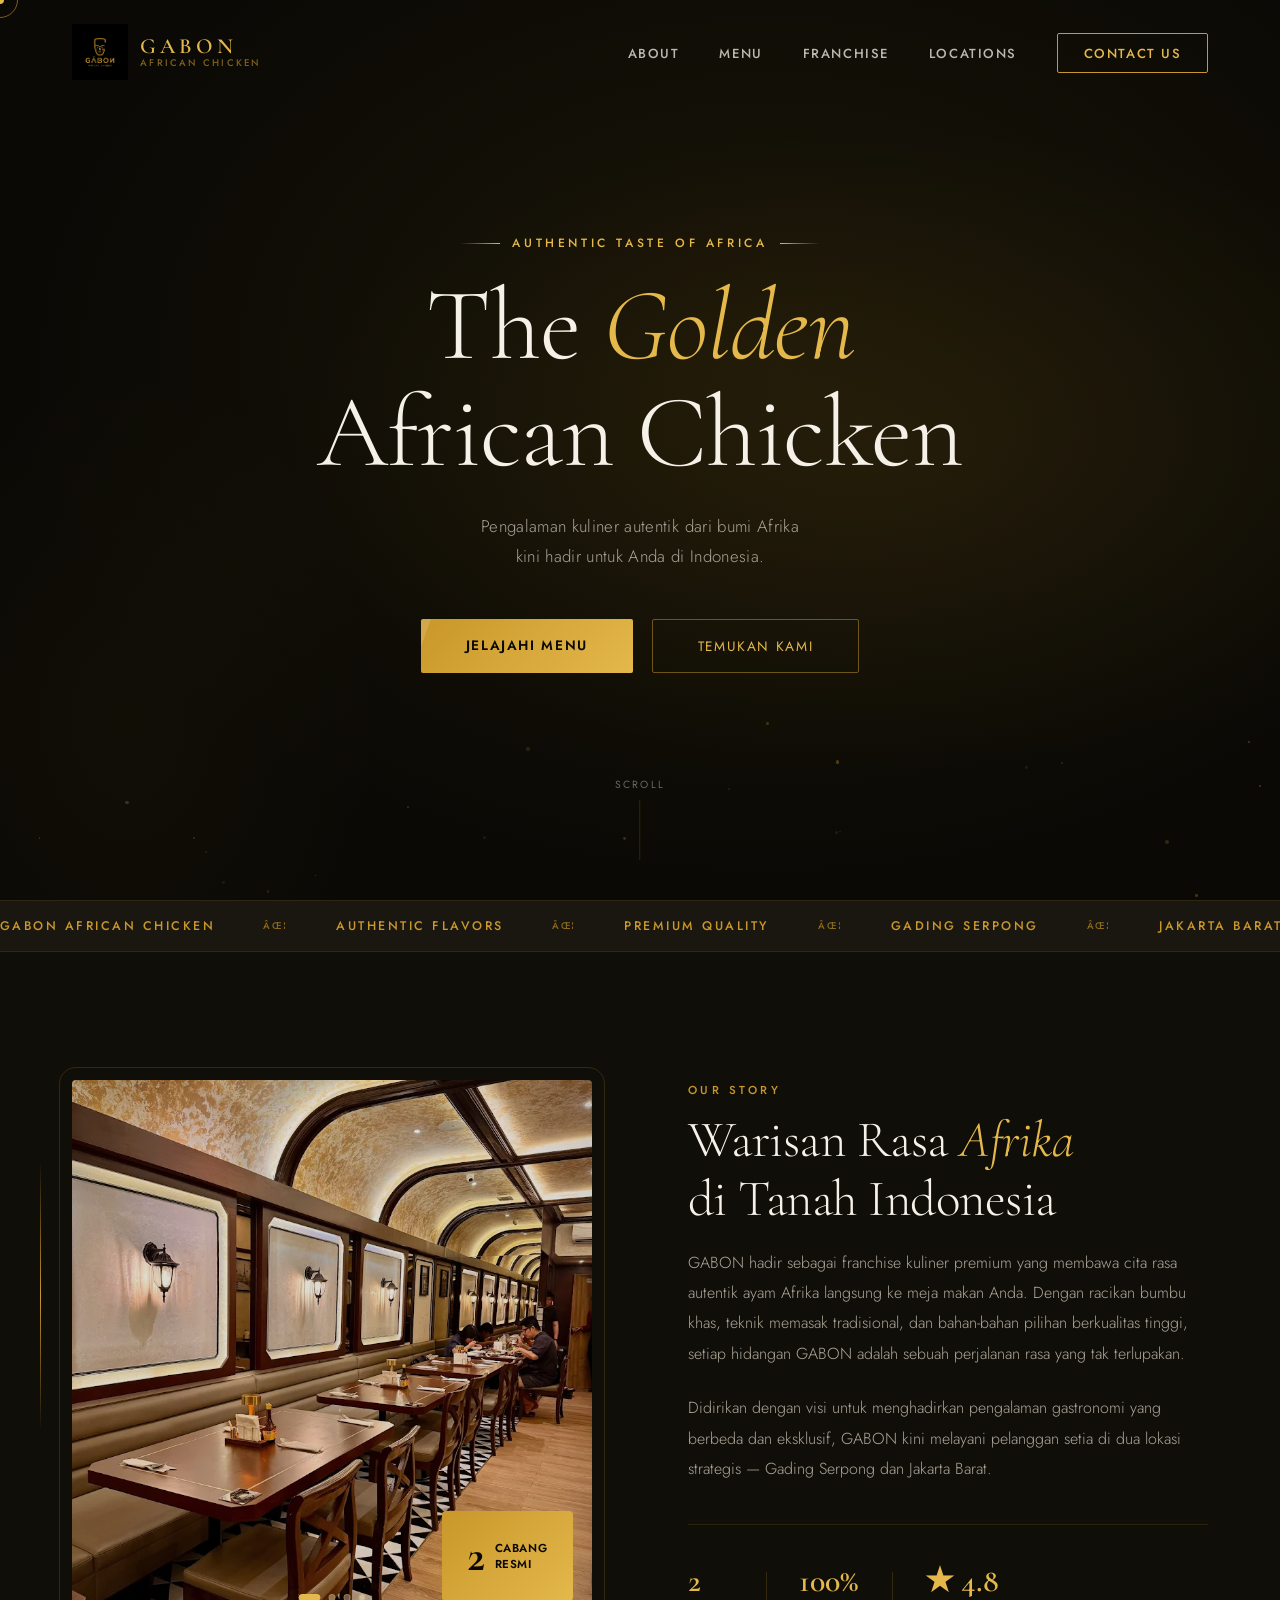
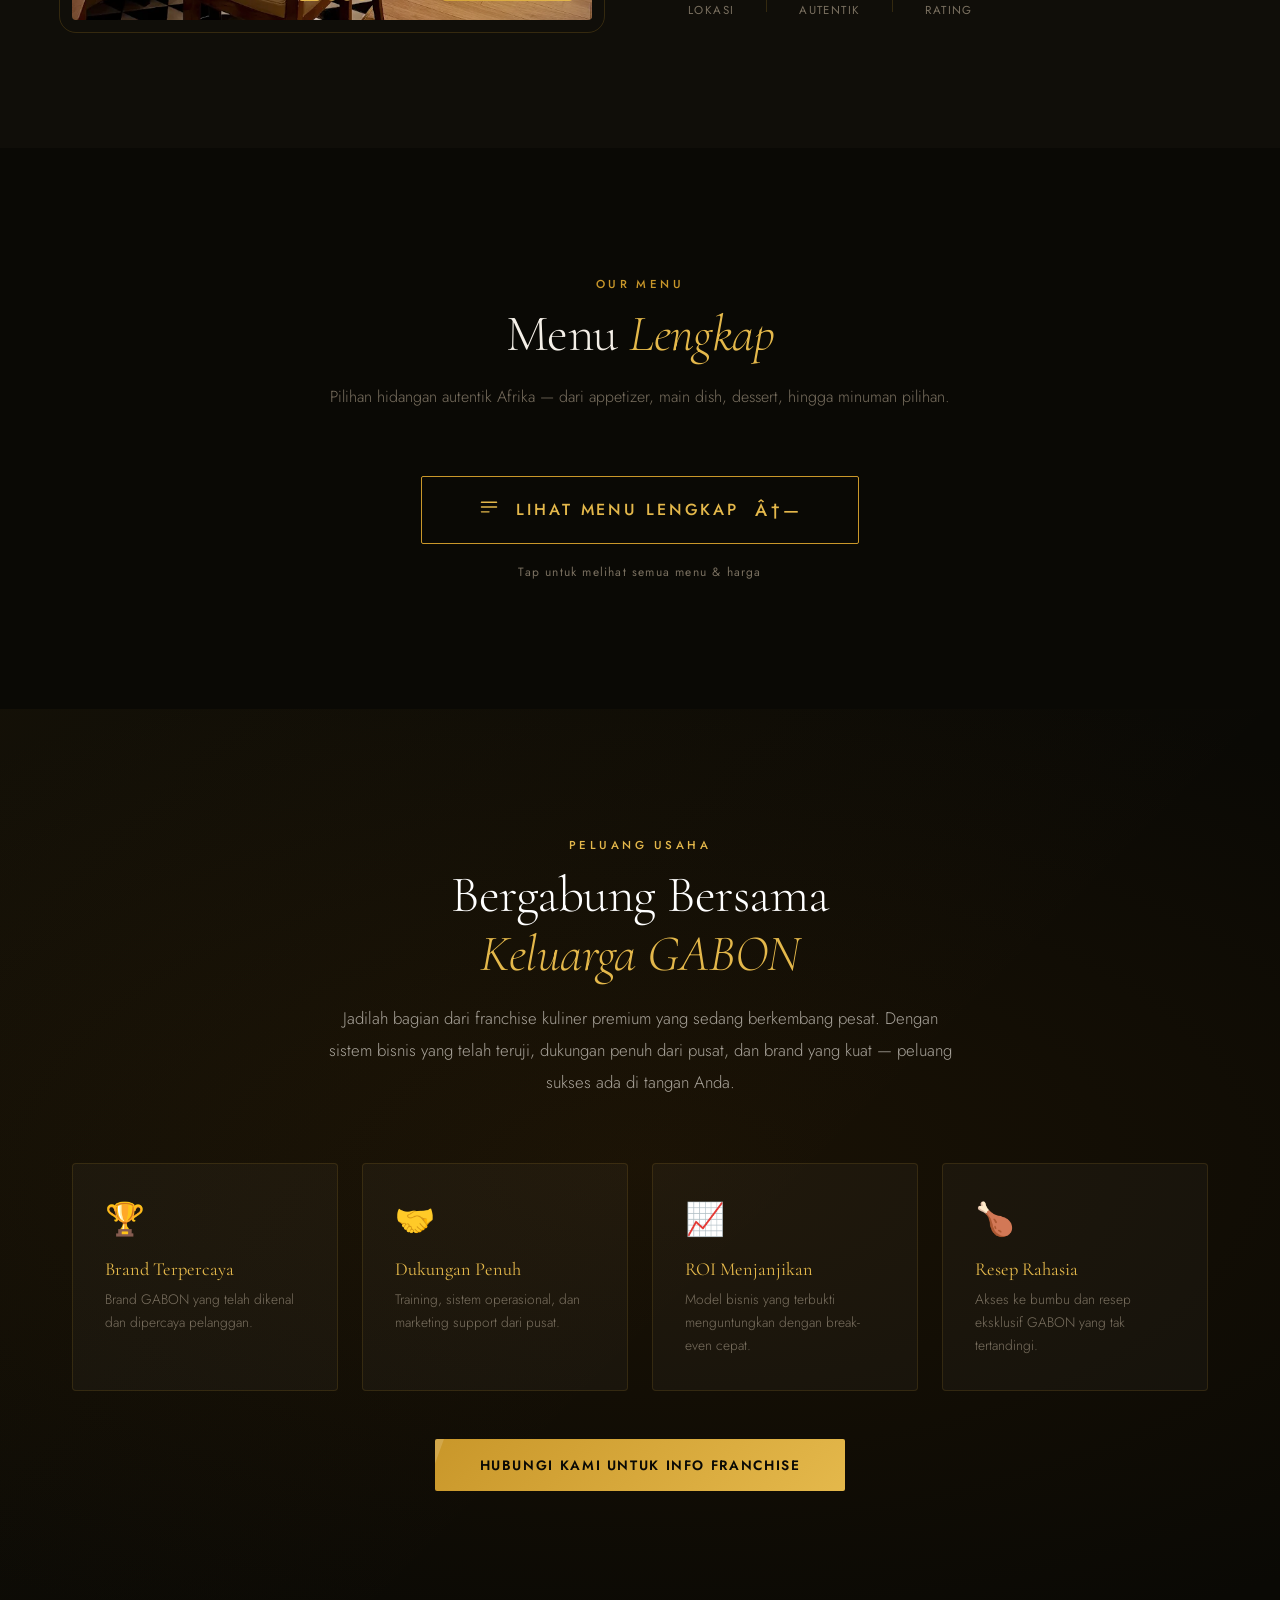
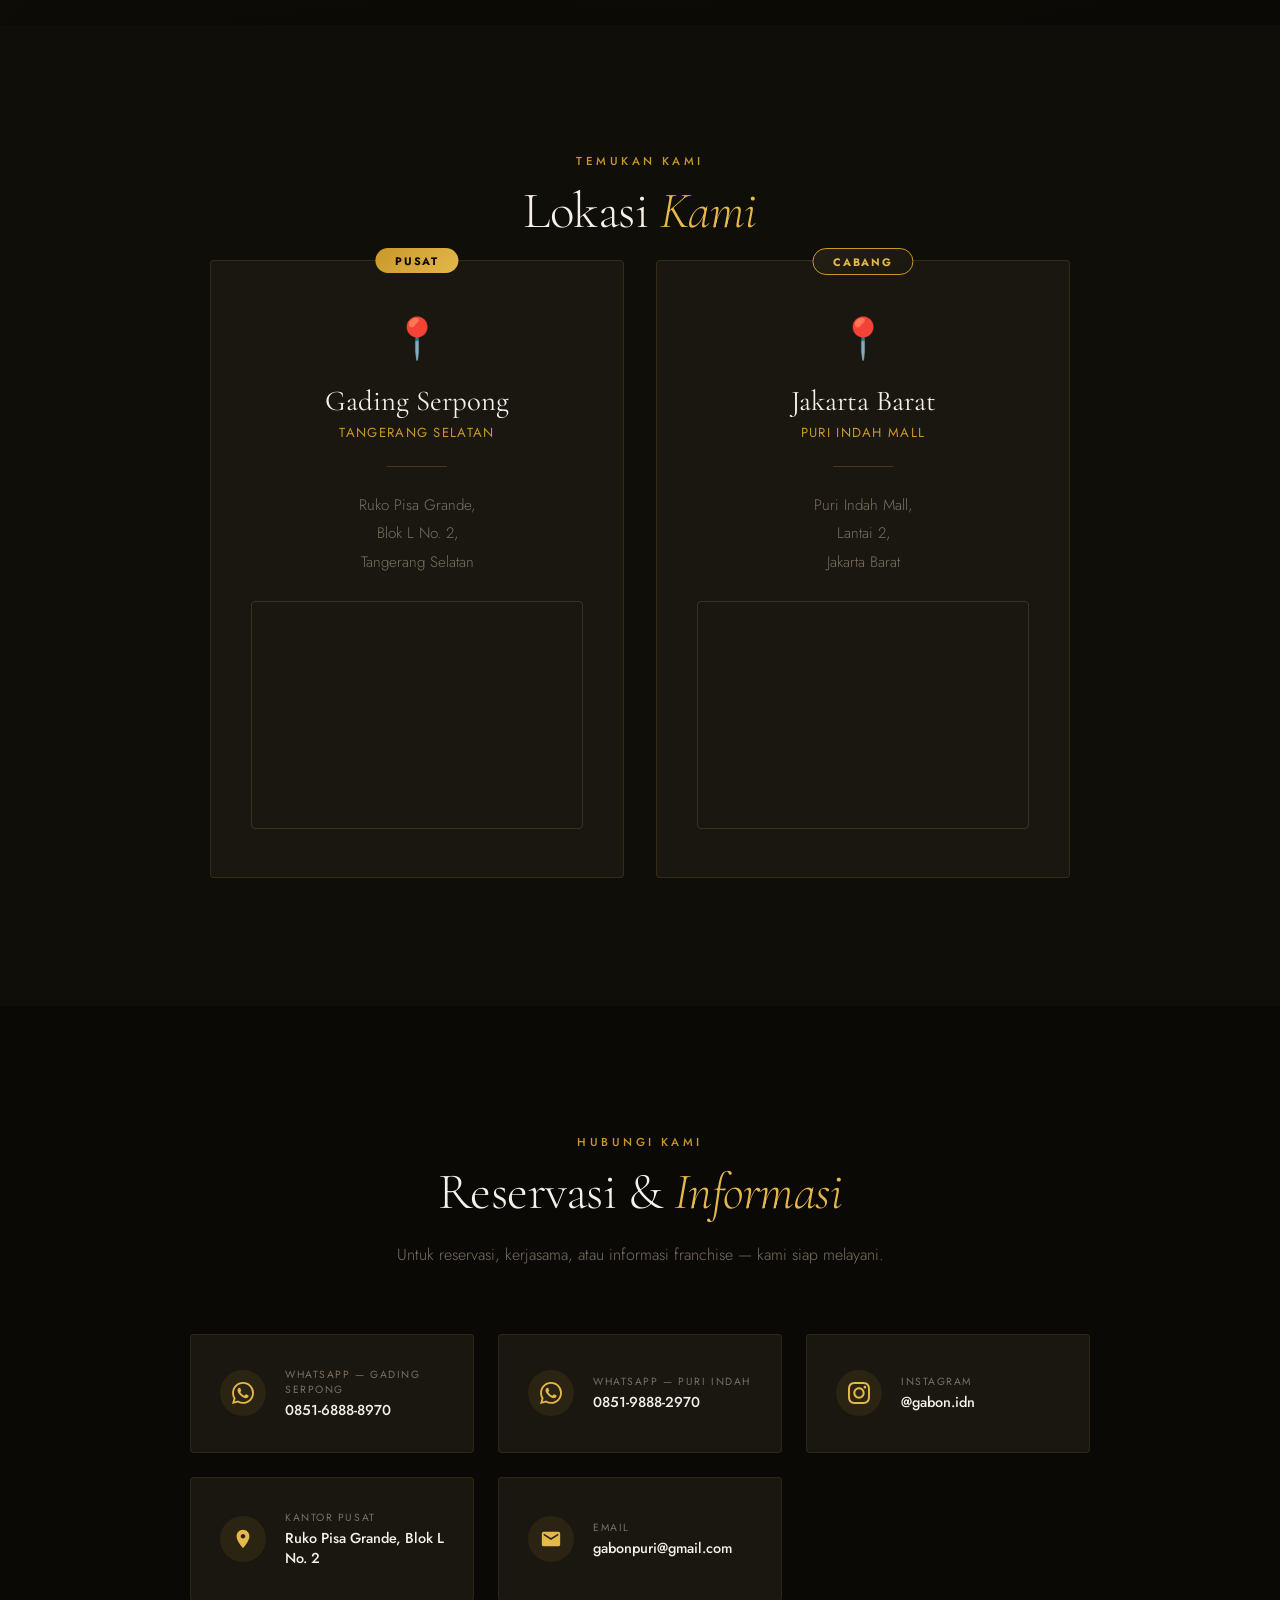
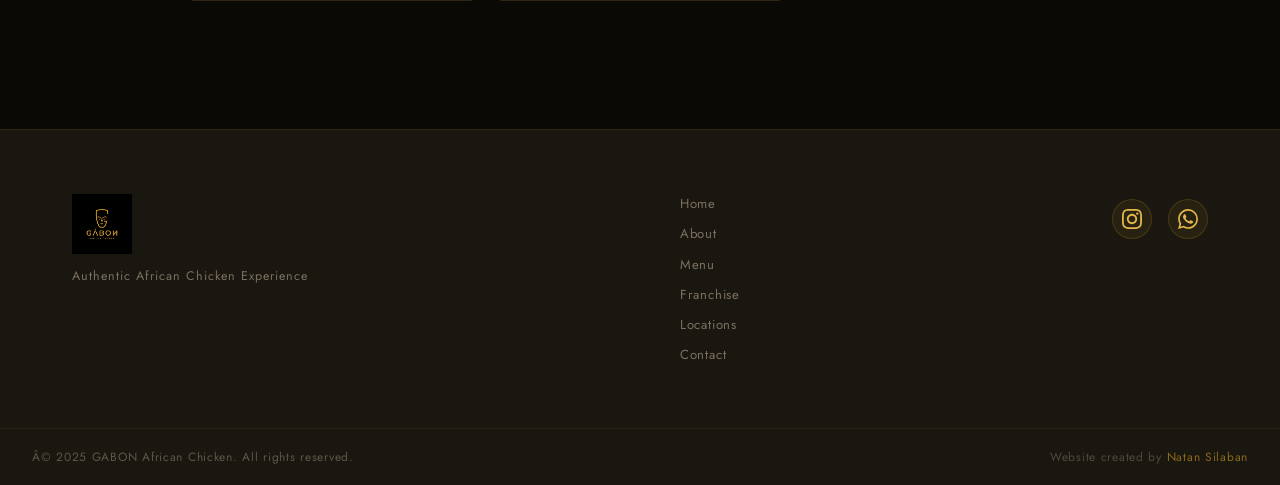
==== commit 7d87c41f: "Add Google site verification meta tag" ====
--- a/index.html
+++ b/index.html
@@ -4,6 +4,7 @@
 <head>
   <meta charset="UTF-8" />
   <meta name="viewport" content="width=device-width, initial-scale=1.0" />
+  <meta name="google-site-verification" content="X1-CI78eEbS01a2iXihvRVJut3wNZF01PeqYx5B0fh8" />
 
   <!-- â•â• PRIMARY META â•â• -->
   <title>GABON African Chicken | Restoran Ayam Afrika Premium â€“ Gading Serpong & Jakarta Barat</title>
@@ -613,4 +614,4 @@
   <script src="assets/js/main.js"></script>
 </body>
 
-</html>+</html>
